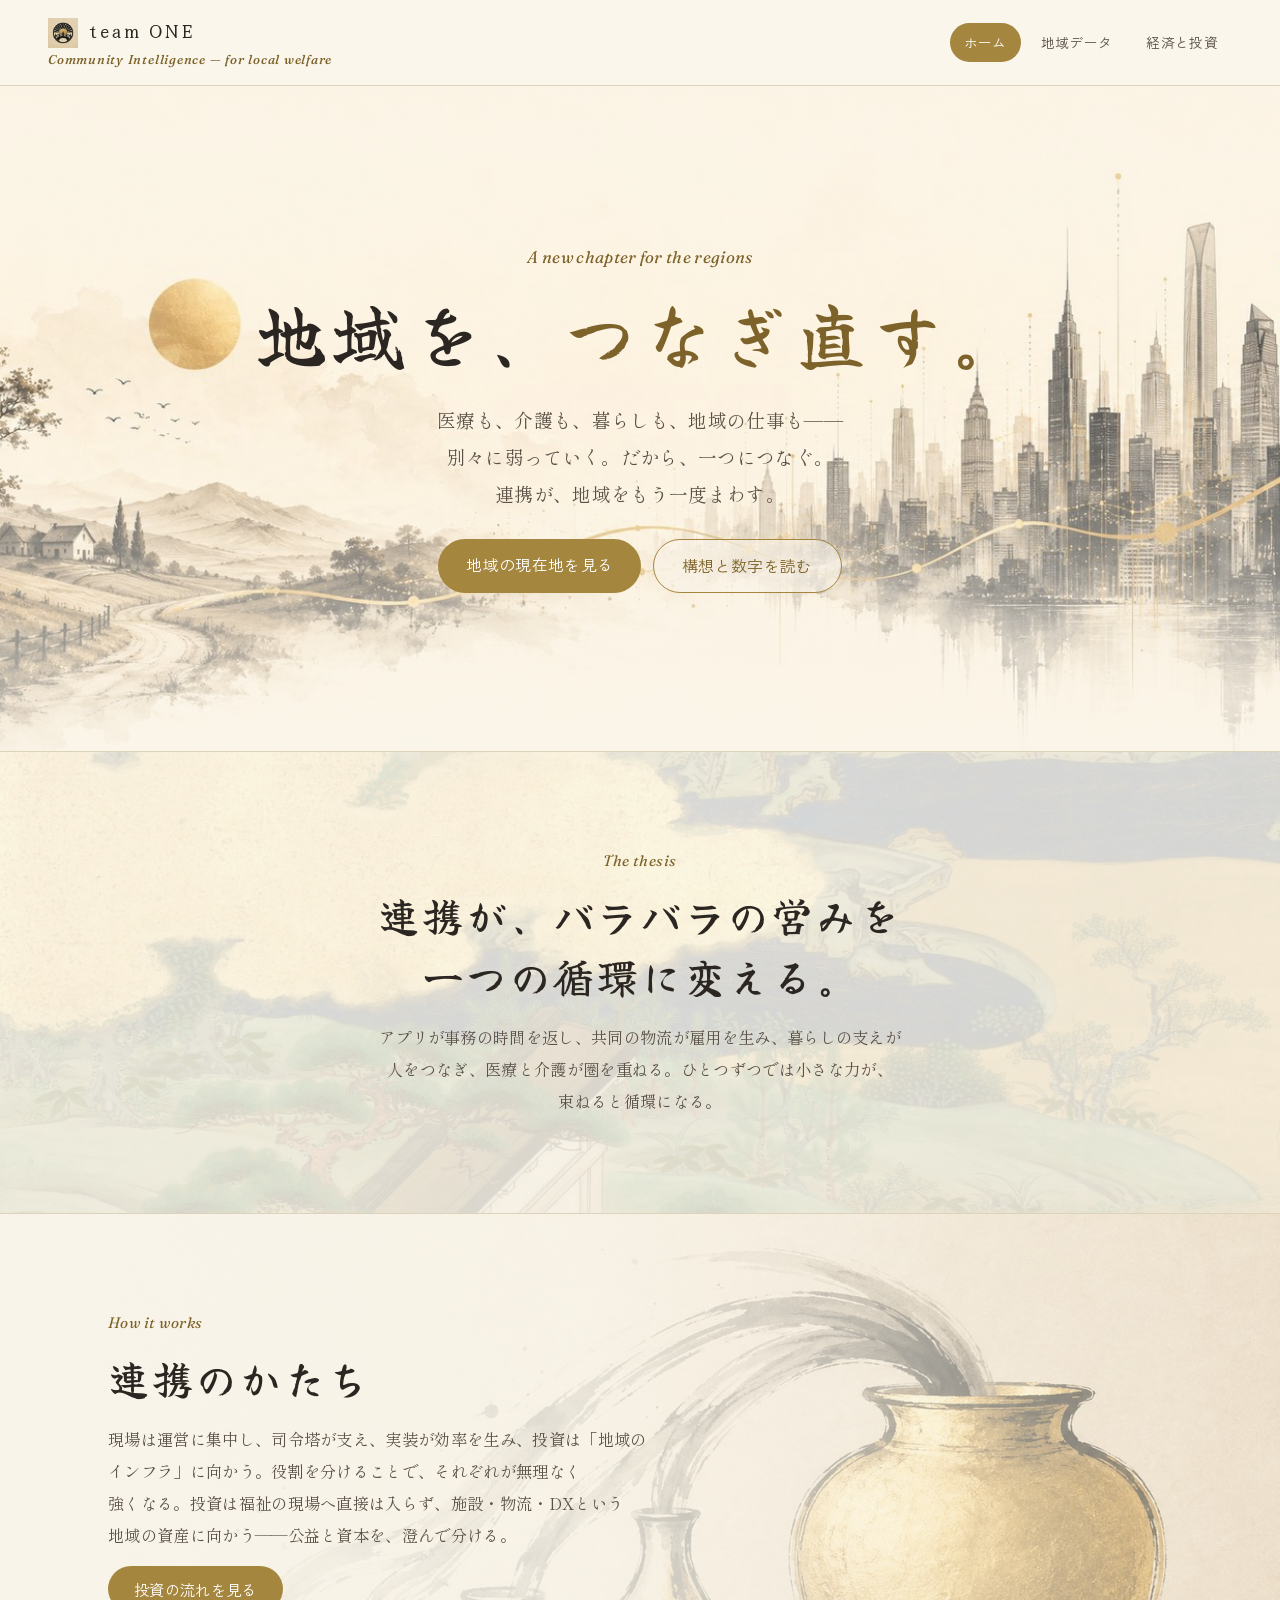
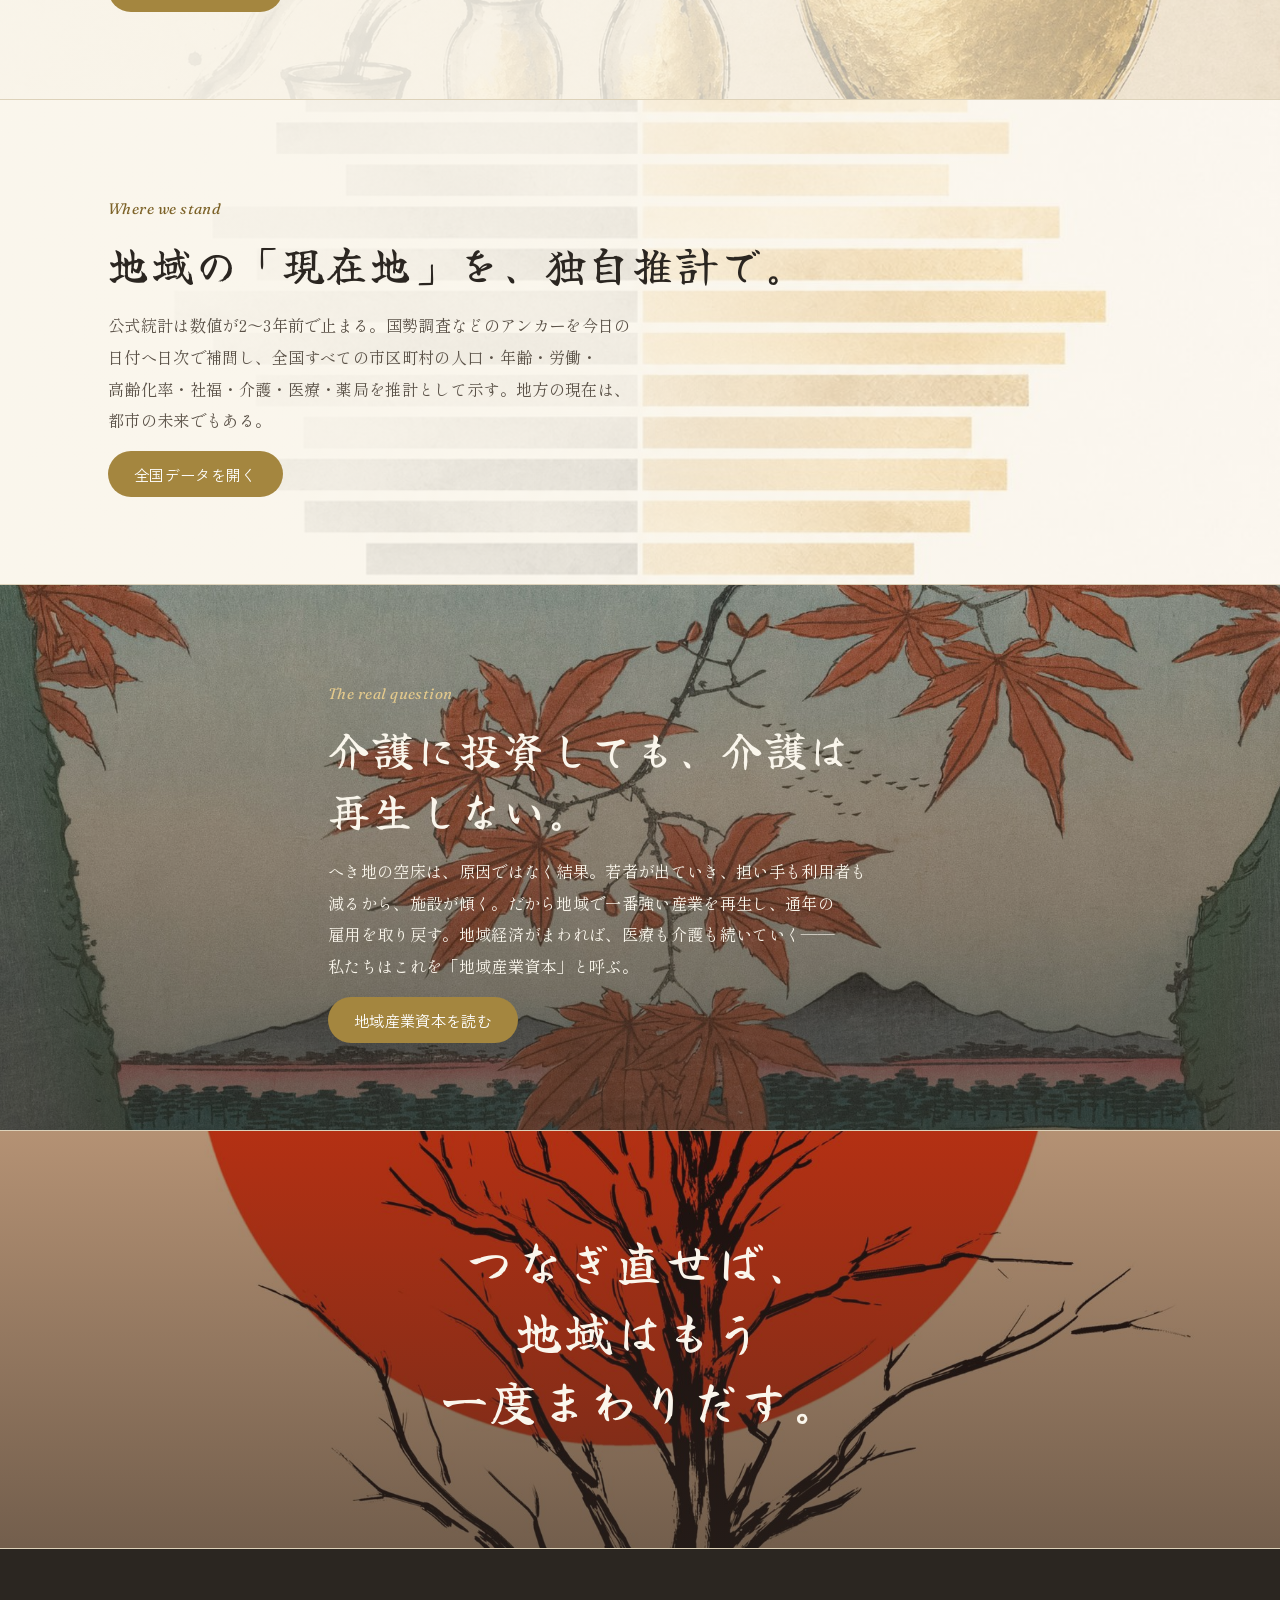
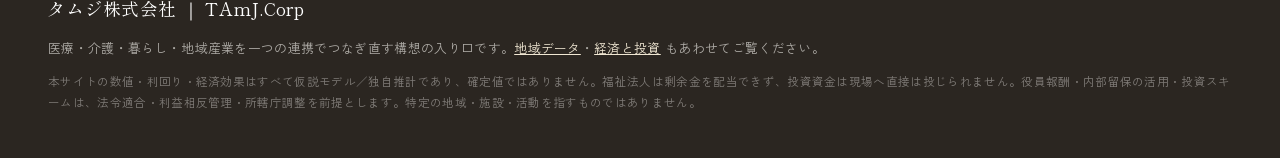
==== index.html @ ca3cf46f "feat/fix(data): カード数字を全カード同一フォントサイズに統一(fitBig)／数値表の将来行は『予測』文字を廃し色で区別／グラフ端点ラベルに白フチ(paint-order)で線と重なっ" ====
<!DOCTYPE html>
<html lang="ja">
<head>
<meta charset="UTF-8">
<meta name="viewport" content="width=device-width, initial-scale=1.0">
<title>team ONE ｜ 地域共生インテリジェンス</title>
<meta name="description" content="医療・介護・暮らし・地域産業を一つの連携でつなぎ直す。地域の新たな歴史が、いま開幕する。">
<link rel="preconnect" href="https://fonts.googleapis.com">
<link rel="preconnect" href="https://fonts.gstatic.com" crossorigin>
<link href="https://fonts.googleapis.com/css2?family=Fraunces:ital,opsz,wght@0,9..144,400;0,9..144,500;1,9..144,400&family=Zen+Kaku+Gothic+New:wght@400;500;700&family=Zen+Old+Mincho:wght@400;600;700&family=Yuji+Syuku&family=Shippori+Mincho:wght@500;600;700&display=swap" rel="stylesheet">
<link rel="stylesheet" href="css/app.css?v=14">
<link rel="stylesheet" href="css/site.css?v=14">
</head>
<body class="locked">

<!-- ===== 開幕 entrance ===== -->
<div class="maku" id="maku">
  <div class="kaimaku">
    <img src="assets/maku/kai.png"  alt="開" class="kchar" id="kaiChar">
    <img src="assets/maku/maku.png" alt="幕" class="kchar" id="makuChar">
  </div>
  <div class="byobu" id="byobu">
    <div class="pl"><img src="assets/maku/fusuma.jpg" alt=""></div>
    <div class="pr"><img src="assets/maku/fusuma.jpg" alt=""></div>
  </div>
  <div class="hint" id="hint">
    <img src="assets/maku/sensu.png" alt="ひらく">
    <span>ひらく</span>
  </div>
</div>

<!-- ===== header ===== -->
<header class="site">
  <div class="bar">
    <a class="brand" href="index.html" style="text-decoration:none;color:inherit"><img src="assets/img/logo.png?v=6" class="lg" alt="">team ONE<span class="en">Community Intelligence — for local welfare</span></a>
    <nav class="topnav">
      <a href="index.html" class="on">ホーム</a>
      <a href="data.html">地域データ</a>
      <a href="impact.html">経済と投資</a>
    </nav>
  </div>
</header>

<!-- ===== hero (full bleed 地方→未来) ===== -->
<section class="wahero">
  <div class="bg" style="background-image:url('assets/img/future.jpg?v=6')"></div>
  <div class="scrim"></div>
  <div class="inner">
    <div class="eyebrow">A new chapter for the regions</div>
    <h1>地域を、<span class="accent">つなぎ直す。</span></h1>
    <p>医療も、介護も、暮らしも、地域の仕事も——別々に弱っていく。だから、一つにつなぐ。連携が、地域をもう一度まわす。</p>
    <div class="cta">
      <a class="primary" href="data.html">地域の現在地を見る</a>
      <a class="ghost" href="impact.html">構想と数字を読む</a>
    </div>
  </div>
</section>

<!-- ===== thesis (松 bg) ===== -->
<section class="imgblk light">
  <div class="bg" style="background-image:url('assets/img/matsu.jpg?v=6')"></div>
  <div class="scrim"></div>
  <div class="inner narrow" style="text-align:center">
    <div class="tag">The thesis</div>
    <h2><span class="np">連携が、バラバラの営みを</span><span class="np">一つの循環に変える。</span></h2>
    <p style="margin:0 auto">アプリが事務の時間を返し、共同の物流が雇用を生み、暮らしの支えが人をつなぎ、医療と介護が圏を重ねる。ひとつずつでは小さな力が、束ねると循環になる。</p>
  </div>
</section>

<!-- ===== 連携のかたち (投資構造 concept bg, side) ===== -->
<section class="imgblk side">
  <div class="bg" style="background-image:url('assets/img/invest.jpg?v=6')"></div>
  <div class="scrim"></div>
  <div class="inner">
    <div class="tag">How it works</div>
    <h2>連携のかたち</h2>
    <p>現場は運営に集中し、司令塔が支え、実装が効率を生み、投資は「地域のインフラ」に向かう。役割を分けることで、それぞれが無理なく強くなる。投資は福祉の現場へ直接は入らず、施設・物流・DXという地域の資産に向かう——公益と資本を、澄んで分ける。</p>
    <div class="cta2"><a href="impact.html">投資の流れを見る</a></div>
  </div>
</section>

<!-- ===== 現在地 (人口構造 concept bg, side) ===== -->
<section class="imgblk side">
  <div class="bg" style="background-image:url('assets/img/population.jpg?v=6')"></div>
  <div class="scrim"></div>
  <div class="inner">
    <div class="tag">Where we stand</div>
    <h2><span class="np">地域の「現在地」を、</span><span class="np">独自推計で。</span></h2>
    <p>公式統計は数値が2〜3年前で止まる。国勢調査などのアンカーを今日の日付へ日次で補間し、全国すべての市区町村の人口・年齢・労働・高齢化率・社福・介護・医療・薬局を推計として示す。地方の現在は、都市の未来でもある。</p>
    <div class="cta2"><a href="data.html">全国データを開く</a></div>
  </div>
</section>

<!-- ===== 問い (紅葉 bg, dark) ===== -->
<section class="imgblk dark">
  <div class="bg" style="background-image:url('assets/img/momiji.jpg?v=6')"></div>
  <div class="scrim"></div>
  <div class="inner narrow">
    <div class="tag">The real question</div>
    <h2>介護に投資しても、介護は再生しない。</h2>
    <p style="color:#faf6ec">へき地の空床は、原因ではなく結果。若者が出ていき、担い手も利用者も減るから、施設が傾く。だから地域で一番強い産業を再生し、通年の雇用を取り戻す。地域経済がまわれば、医療も介護も続いていく——私たちはこれを「地域産業資本」と呼ぶ。</p>
    <div class="cta2"><a href="impact.html">地域産業資本を読む</a></div>
  </div>
</section>

<!-- ===== closing (月 bg, dark) ===== -->
<section class="imgblk dark">
  <div class="bg" style="background-image:url('assets/img/tsuki.jpg?v=6')"></div>
  <div class="scrim"></div>
  <div class="inner narrow" style="text-align:center">
    <h2 style="font-size:clamp(1.8rem,4.6vw,3rem)"><span class="np">つなぎ直せば、</span><span class="np">地域はもう一度まわりだす。</span></h2>
  </div>
</section>

<footer class="site2">
  <div class="brand"><a href="https://tamjump.com/" target="_blank" rel="noopener" style="color:inherit;text-decoration:none">タムジ株式会社 ｜ TAmJ.Corp</a></div>
  <div>医療・介護・暮らし・地域産業を一つの連携でつなぎ直す構想の入り口です。<a href="data.html">地域データ</a>・<a href="impact.html">経済と投資</a> もあわせてご覧ください。</div>
  <div class="src">本サイトの数値・利回り・経済効果はすべて仮説モデル／独自推計であり、確定値ではありません。福祉法人は剰余金を配当できず、投資資金は現場へ直接は投じられません。役員報酬・内部留保の活用・投資スキームは、法令適合・利益相反管理・所轄庁調整を前提とします。特定の地域・施設・活動を指すものではありません。</div>
</footer>

<script>
(function(){
  var maku=document.getElementById('maku');
  if(!maku) return;
  /* 同一セッションで一度見たらスキップ（毎回の再生を防ぐ） */
  if(sessionStorage.getItem('maku_seen')){
    if(maku.parentNode) maku.parentNode.removeChild(maku);
    document.body.classList.remove('locked');
    return;
  }
  var opened=false;
  function open(){
    if(opened)return; opened=true;
    try{ sessionStorage.setItem('maku_seen','1'); }catch(e){}
    maku.classList.add('open');
    setTimeout(function(){document.getElementById('kaiChar').classList.add('writing');},450);
    setTimeout(function(){document.getElementById('makuChar').classList.add('writing');},2100);
    setTimeout(function(){ maku.classList.add('gone'); document.body.classList.remove('locked'); },3600);
    setTimeout(function(){ if(maku.parentNode) maku.parentNode.removeChild(maku); },4800);
  }
  maku.addEventListener('click',open);
  document.addEventListener('keydown',function(e){ if(e.code==='Space'||e.code==='Enter'){open();} });
  setTimeout(open, 4200); /* auto-open if no interaction */
})();
</script>
</body>
</html>
---- css/app.css ----
/* ============================================================
   app.css — TAmJ 地域インテリジェンス
   白背景 / gold #a4863f / Fraunces + Zen Old Mincho + Zen Kaku Gothic
   ============================================================ */
:root{
  --ink:#2b2621;--ink-soft:#5a5147;--ink-faint:#938978;
  --paper:#faf6ec;--paper-warm:#f2ebda;--paper-line:#e7ddc8;
  --gold:#a4863f;--gold-deep:#7d6329;--gold-wash:#f0e7d3;
  --coral:#a8432e;--coral-deep:#8a3620;--coral-wash:#f1e0d7;
  --rule:#ddd2ba;--alert:#a8432e;--pos:#7d6329;--male:#2b2621;--female:#a4863f;
  --pop:#2b2621;--aging:#a8432e;
  --serif-en:'Fraunces',serif;--serif-jp:'Shippori Mincho','Zen Old Mincho',serif;
  --brush:'Yuji Syuku','Shippori Mincho',serif;--sans-jp:'Zen Kaku Gothic New',sans-serif;
}
*{margin:0;padding:0;box-sizing:border-box}
html{scroll-behavior:smooth}
body{background:var(--paper);color:var(--ink);font-family:var(--sans-jp);line-height:1.7;letter-spacing:.02em;-webkit-font-smoothing:antialiased}
::selection{background:var(--gold-wash)}
.num{font-family:var(--serif-en);font-feature-settings:"tnum"}
.mincho{font-family:var(--serif-jp)}
h1,h2,h3{font-family:var(--brush);font-weight:400;letter-spacing:.04em;line-height:1.45}
h1,h2,h3,p,li{word-break:auto-phrase}
.np{display:inline-block}
a{color:inherit}
.wrap{max-width:1200px;margin:0 auto;padding:0 clamp(16px,4vw,48px)}

/* header */
header.site{border-bottom:1px solid var(--rule);background:var(--paper);position:sticky;top:0;z-index:50}
.site .bar{display:flex;align-items:center;gap:16px;padding:14px clamp(16px,4vw,48px)}
.site .brand{font-family:var(--brush);font-weight:400;font-size:1.2rem;letter-spacing:.06em}
.site .brand .en{font-family:var(--serif-en);font-style:italic;font-weight:500;color:var(--gold-deep);font-size:.8rem;display:block;letter-spacing:.06em;margin-top:1px}
.site .brand .lg{height:30px;width:auto;vertical-align:middle;margin-right:10px}
.site .authbox{margin-left:auto;display:flex;align-items:center;gap:12px;font-size:.85rem}
.site .authbox .who{color:var(--ink-soft)}
.site .authbox button,.site .authbox a.btn{font-family:var(--sans-jp);font-size:.8rem;padding:7px 16px;border:1px solid var(--gold);color:var(--gold-deep);background:none;cursor:pointer;border-radius:3px;text-decoration:none;transition:.2s}
.site .authbox a.btn.solid{background:var(--gold);color:#fff;border-color:var(--gold)}
.site .authbox button:hover,.site .authbox a.btn:hover{background:var(--gold-wash)}
.site .authbox a.btn.solid:hover{background:var(--gold-deep)}

/* macro ticker */
.ticker{background:var(--ink);color:var(--paper-warm);overflow:hidden}
.ticker .row{display:flex;gap:0;flex-wrap:wrap}
.ticker .t{flex:1 1 auto;padding:12px 22px;border-right:1px solid rgba(255,255,255,.1);white-space:nowrap}
.ticker .t .k{font-size:.64rem;letter-spacing:.14em;color:var(--gold);text-transform:uppercase;font-family:var(--serif-en)}
.ticker .t .v{font-family:var(--serif-en);font-size:1.15rem;font-weight:500;margin-top:2px}
.ticker .t .v small{font-family:var(--serif-jp);font-size:.72rem;color:rgba(250,248,244,.6);margin-left:3px}
.ticker .upd{padding:12px 22px;font-size:.64rem;color:rgba(250,248,244,.5);align-self:center;font-family:var(--serif-en)}

/* hero/intro */
.intro{padding:clamp(30px,5vw,56px) 0 10px}
.intro .eyebrow{font-family:var(--serif-en);font-style:italic;color:var(--gold-deep);font-size:.9rem;margin-bottom:12px}
.intro h1{font-size:clamp(1.5rem,3.6vw,2.4rem);margin-bottom:14px}
.intro p{color:var(--ink-soft);max-width:64ch;font-size:.98rem}
.intro .est-tag{display:inline-block;margin-top:14px;font-size:.72rem;color:var(--gold-deep);border:1px solid var(--gold);border-radius:20px;padding:4px 14px;letter-spacing:.06em}

/* selector */
.selector{display:grid;grid-template-columns:repeat(auto-fit,minmax(200px,1fr));gap:14px;margin:26px 0 8px;padding:20px;background:var(--paper-warm);border:1px solid var(--rule);border-radius:10px}
.selector .fld label{display:block;font-size:.7rem;letter-spacing:.1em;color:var(--gold-deep);text-transform:uppercase;font-family:var(--serif-en);margin-bottom:6px}
.selector input,.selector select{width:100%;padding:11px 12px;font-family:var(--sans-jp);font-size:.95rem;border:1px solid var(--rule);border-radius:6px;background:var(--paper);color:var(--ink);cursor:pointer}
.selector input:focus,.selector select:focus{outline:none;border-color:var(--gold)}

/* auth gate overlay */
.gate{position:relative}
.gate.locked .dash{filter:blur(6px);opacity:.5;pointer-events:none;user-select:none}
.gate-card{position:absolute;inset:0;display:none;align-items:center;justify-content:center;z-index:20}
.gate.locked .gate-card{display:flex}
.gate-card .inner{background:var(--paper);border:1px solid var(--gold);border-radius:12px;padding:36px 40px;max-width:440px;text-align:center;box-shadow:0 20px 60px rgba(27,26,23,.12)}
.gate-card h3{font-size:1.3rem;margin-bottom:10px}
.gate-card p{color:var(--ink-soft);font-size:.9rem;margin-bottom:22px;line-height:1.9}
.gate-card .acts{display:flex;gap:12px;justify-content:center}
.gate-card a{font-size:.9rem;padding:11px 26px;border-radius:5px;text-decoration:none;transition:.2s}
.gate-card a.primary{background:var(--gold);color:#fff}
.gate-card a.primary:hover{background:var(--gold-deep)}
.gate-card a.ghost{border:1px solid var(--gold);color:var(--gold-deep)}
.gate-card a.ghost:hover{background:var(--gold-wash)}
.gate-card .free{font-family:var(--serif-en);font-style:italic;color:var(--gold-deep);font-size:.82rem;margin-top:16px}

/* dashboard */
.area-head{display:flex;align-items:baseline;gap:14px;margin:28px 0 6px;border-bottom:2px solid var(--ink);padding-bottom:14px;flex-wrap:wrap}
.area-head h2{font-size:clamp(1.4rem,3vw,2rem)}
.area-head .pref{color:var(--ink-faint);font-size:.9rem}
.area-head .asof{margin-left:auto;font-family:var(--serif-en);font-size:.78rem;color:var(--gold-deep)}

.cards{display:grid;grid-template-columns:repeat(auto-fit,minmax(230px,1fr));gap:1px;background:var(--rule);border:1px solid var(--rule);margin:20px 0}
.card{background:var(--paper);padding:22px 20px}
.card .lbl{font-size:.74rem;letter-spacing:.08em;color:var(--gold-deep);text-transform:uppercase;font-family:var(--serif-en);margin-bottom:10px}
.card .big{font-family:var(--serif-en);font-weight:500;font-size:clamp(1.8rem,4vw,2.5rem);color:var(--ink);line-height:1;white-space:nowrap;overflow:hidden}
.card .big small{font-family:var(--serif-jp);font-size:.85rem;color:var(--ink-soft);margin-left:3px}
.card .sub{font-size:.8rem;color:var(--ink-faint);margin-top:8px;line-height:1.6}
.card.wide{grid-column:1/-1}

/* split bar (male/female) */
.splitbar{display:flex;height:26px;border-radius:4px;overflow:hidden;margin:12px 0 6px}
.splitbar .m{background:var(--male)}
.splitbar .f{background:var(--female)}
.splitbar-legend{display:flex;gap:16px;font-size:.76rem;color:var(--ink-soft)}
.splitbar-legend .dot{display:inline-block;width:9px;height:9px;border-radius:2px;margin-right:5px;vertical-align:middle}

/* age 3-band */
.age3{display:flex;height:26px;border-radius:4px;overflow:hidden;margin:12px 0 6px}
.age3 .y{background:var(--gold)}
.age3 .w{background:var(--ink-faint)}
.age3 .e{background:var(--gold-deep)}
.age3-legend{display:flex;gap:14px;font-size:.74rem;color:var(--ink-soft);flex-wrap:wrap}

/* bar list (診療科目) */
.barlist{margin:8px 0}
.barlist .b{display:grid;grid-template-columns:120px 1fr 56px;align-items:center;gap:12px;padding:5px 0}
.barlist .b .nm{font-size:.82rem;color:var(--ink-soft);text-align:right}
.barlist .b .tr{background:var(--paper-warm);height:16px;border-radius:3px;overflow:hidden}
.barlist .b .fl{height:100%;background:var(--gold);border-radius:3px}
.barlist .b .vl{font-family:var(--serif-en);font-size:.82rem;text-align:right}

/* trend chart */
.trend{background:var(--paper-warm);border:1px solid var(--rule);border-radius:10px;padding:24px;margin:20px 0}
.trend h3{font-size:1.05rem;margin-bottom:4px}
.trend .cap{font-size:.76rem;color:var(--ink-faint);margin-bottom:14px}
.trend svg{width:100%;height:auto;display:block}
.trend .lg{display:flex;gap:18px;font-size:.76rem;color:var(--ink-soft);margin-top:10px}
.trend .lg .dot{display:inline-block;width:10px;height:3px;margin-right:6px;vertical-align:middle}

.note{border-left:3px solid var(--gold);background:var(--gold-wash);padding:16px 20px;margin:18px 0;border-radius:0 6px 6px 0;font-size:.88rem;color:var(--ink-soft);line-height:1.85}
.note b{color:var(--ink)}

footer.site{background:var(--ink);color:rgba(250,248,244,.6);padding:40px clamp(16px,4vw,48px);margin-top:40px;font-size:.78rem;line-height:1.8}
footer.site .brand{font-family:var(--serif-jp);color:var(--paper);font-size:1.1rem;margin-bottom:10px}
footer.site .src{font-size:.72rem;color:rgba(250,248,244,.4);margin-top:12px}

@media(max-width:640px){
  .barlist .b{grid-template-columns:92px 1fr 46px;gap:8px}
  .ticker .t{flex:1 1 40%}
  .area-head .asof{margin-left:0;flex-basis:100%}
}

/* shared top nav */
.topnav{margin-left:auto;display:flex;gap:6px;align-items:center;flex-wrap:wrap}
.topnav a{font-family:var(--sans-jp);font-size:.86rem;color:var(--ink-soft);text-decoration:none;padding:8px 14px;border-radius:20px;transition:.2s}
.topnav a:hover{background:var(--gold-wash);color:var(--gold-deep)}
.topnav a.on{background:var(--gold);color:#fff}
.topnav a.on:hover{background:var(--gold-deep);color:#fff}
@media(max-width:640px){.topnav a{padding:6px 10px;font-size:.8rem}}

/* data table */
#dtable{margin-top:20px}
.dtbl{width:100%;border-collapse:collapse;font-size:.9rem}
.dtbl th,.dtbl td{padding:9px 12px;border-bottom:1px solid var(--rule);text-align:right}
.dtbl th:first-child,.dtbl td:first-child{text-align:left}
.dtbl th{font-family:var(--sans-jp);font-weight:700;color:var(--gold-deep);background:var(--gold-wash);font-size:.8rem}
.dtbl td.num{font-family:var(--serif-en)}
.dtbl td.pos{color:var(--gold-deep)}
.dtbl td.neg{color:var(--ink-soft)}
.dtbl tr.now td{background:var(--gold-wash);font-weight:700}

/* history / 沿革 */
.history{margin:26px 0}
.history .htitle{font-family:var(--brush);font-size:1.25rem;margin-bottom:6px}
.history .hnote{font-size:.84rem;color:var(--ink-faint);margin-bottom:16px;line-height:1.7}
.history .hnote b{color:var(--gold-deep)}
.hcard{border:1px solid var(--rule);border-radius:12px;padding:18px 20px;margin-bottom:14px;background:var(--paper)}
.hcard .hh{font-family:var(--brush);font-weight:600;font-size:1rem;margin-bottom:8px;color:var(--ink)}
.hcard p{font-size:.92rem;color:var(--ink-soft);line-height:1.85;margin:0}
.hcard ul{margin:0;padding-left:1.1em}
.hcard li{font-size:.9rem;color:var(--ink-soft);line-height:1.8;margin-bottom:4px}
.hgrid{display:grid;grid-template-columns:1fr 1fr;gap:14px}
.hcard.good{border-left:3px solid var(--gold);border-radius:0 12px 12px 0}
.hcard.good .hh{color:var(--gold-deep)}
.hcard.bad{border-left:3px solid var(--ink-faint);border-radius:0 12px 12px 0}
.hcard.bad .hh{color:var(--ink-soft)}
.hcard.care{border-left:3px solid var(--gold-deep);border-radius:0 12px 12px 0;background:var(--gold-wash)}
@media(max-width:680px){.hgrid{grid-template-columns:1fr}}

/* custom combobox (かな検索セレクタ) */
.selector .fld.cbox{position:relative}
.cbox-list{position:absolute;left:0;right:0;top:100%;z-index:60;margin-top:4px;max-height:320px;overflow:auto;background:var(--paper);border:1px solid var(--gold);border-radius:8px;box-shadow:0 14px 40px rgba(27,26,23,.14);display:none}
.cbox-list.open{display:block}
.cbox-item{padding:9px 12px;font-family:var(--sans-jp);font-size:.9rem;color:var(--ink);cursor:pointer;border-bottom:1px solid var(--paper-line)}
.cbox-item:last-child{border-bottom:none}
.cbox-item:hover{background:var(--gold-wash);color:var(--gold-deep)}
.cbox-item.key{background:var(--gold-wash);font-weight:700;color:var(--gold-deep)}
.selector input:disabled{opacity:.5;cursor:not-allowed;background:var(--paper-warm)}

/* 数値表：背景列＋注記 */
.dtbl-note{font-size:.8rem;color:var(--ink-soft);line-height:1.7;margin-bottom:12px;background:var(--gold-wash);border-left:3px solid var(--gold);padding:10px 14px;border-radius:0 6px 6px 0}
.dtbl-note b{color:var(--gold-deep)}
.dtbl th.rz,.dtbl td.rz{text-align:left}
.dtbl td.rz{font-size:.82rem;color:var(--ink-soft);font-family:var(--sans-jp);line-height:1.55}
@media(max-width:720px){.dtbl{font-size:.8rem}.dtbl td.rz{font-size:.72rem}}

/* 都道府県ランキング */
.ranking{margin:36px 0 10px}
.ranking .rank-head h2{font-family:var(--brush);font-size:1.35rem;margin-bottom:4px}
.ranking .cap{font-size:.8rem;color:var(--ink-faint);line-height:1.7;margin-bottom:14px}
.ranking .cap b{color:var(--gold-deep)}
.rank-wrap{overflow-x:auto;border:1px solid var(--rule);border-radius:10px}
.rtbl{width:100%;border-collapse:collapse;font-size:.84rem;min-width:920px}
.rtbl th,.rtbl td{padding:8px 12px;border-bottom:1px solid var(--rule);text-align:right;white-space:nowrap}
.rtbl th{position:sticky;top:0;background:var(--gold-wash);color:var(--gold-deep);font-family:var(--sans-jp);font-weight:700;font-size:.75rem;line-height:1.3;z-index:1}
.rtbl th.sortable{cursor:pointer;user-select:none}
.rtbl th.sortable:hover,.rtbl th.on{background:var(--gold);color:#fff}
.rtbl th.rk,.rtbl td.rk{text-align:center;color:var(--ink-faint);width:38px}
.rtbl td.pf{text-align:left;font-family:var(--sans-jp);font-weight:600}
.rtbl td.num{font-family:var(--serif-en)}
.rtbl td.pos{color:var(--gold-deep)}
.rtbl td.neg{color:var(--coral)}
.rtbl tbody tr:hover{background:var(--gold-wash)}

/* 数値表：将来（予測）行＝色で区別（バッジ無し） */
.dtbl tr.fut td{color:var(--gold-deep);background:rgba(164,134,63,.06)}
.dtbl tr.fut td:first-child{font-weight:600}
.dtbl tr.fut td.num{color:var(--gold-deep)}
.dtbl tr.fut td.neg{color:#b06a3a}
/* ランキング：全国合計行 */
.rtbl tr.natl td{background:var(--ink);color:var(--paper-warm);font-weight:700;border-bottom:2px solid var(--gold)}
.rtbl tr.natl td.pf{color:#fff}
.rtbl tr.natl td.rk{color:var(--gold)}
---- css/site.css ----
/* ============================================================
   site.css — 企画ポータル共通（app.css の変数を利用）
   ============================================================ */
.pagewrap{max-width:1160px;margin:0 auto;padding:0 clamp(16px,4vw,48px)}
section.blk{padding:clamp(46px,7vw,88px) 0;border-bottom:1px solid var(--paper-line)}
section.blk:last-of-type{border-bottom:none}
.tag{font-family:var(--serif-en);font-style:italic;color:var(--gold-deep);font-size:.95rem;letter-spacing:.03em;margin-bottom:14px}
.blk h2{font-family:var(--brush);font-weight:400 !important;font-size:clamp(1.5rem,3.4vw,2.3rem);line-height:1.45;margin-bottom:18px;font-weight:600}
.blk h3{font-family:var(--brush);font-size:1.2rem;margin:26px 0 10px}
.blk p{color:var(--ink-soft);font-size:1rem;line-height:1.95;max-width:66ch}
.blk p.lead{font-family:var(--serif-jp);color:var(--ink);font-size:clamp(1.05rem,2vw,1.2rem);line-height:1.9;max-width:60ch}
.blk p+p{margin-top:14px}
.blk strong{color:var(--ink);font-weight:700}

/* hero */
.hero{position:relative;overflow:hidden;background:linear-gradient(180deg,var(--paper) 0%,var(--gold-wash) 100%)}
.hero .inner{max-width:1160px;margin:0 auto;padding:clamp(48px,8vw,96px) clamp(16px,4vw,48px);display:grid;grid-template-columns:1.1fr .9fr;gap:clamp(24px,4vw,56px);align-items:center}
.hero .eyebrow{font-family:var(--serif-en);font-style:italic;color:var(--gold-deep);font-size:1.05rem;margin-bottom:16px}
.hero h1{font-family:var(--brush);font-size:clamp(2.1rem,5.4vw,3.6rem);line-height:1.4;font-weight:400;margin-bottom:20px}
.hero h1 .accent{color:var(--gold-deep)}
.hero p{font-family:var(--serif-jp);color:var(--ink-soft);font-size:clamp(1rem,2vw,1.15rem);line-height:1.95;max-width:46ch}
.hero .cta{margin-top:28px;display:flex;gap:12px;flex-wrap:wrap}
.hero .cta a{font-family:var(--sans-jp);font-size:.95rem;padding:13px 26px;border-radius:30px;text-decoration:none;transition:.2s}
.hero .cta a.primary{background:var(--gold);color:#fff}
.hero .cta a.primary:hover{background:var(--gold-deep)}
.hero .cta a.ghost{border:1px solid var(--gold);color:var(--gold-deep)}
.hero .cta a.ghost:hover{background:#fff}
.hero .art{border-radius:16px;overflow:hidden}
.hero .art img{width:100%;height:auto;object-fit:contain;display:block}
@media(max-width:820px){.hero .inner{grid-template-columns:1fr}.hero .art{order:-1;max-height:280px}}

/* figure / image band */
figure.fig{margin:26px 0;border-radius:14px;overflow:hidden;border:1px solid var(--rule);background:var(--paper-warm)}
figure.fig img{width:100%;display:block}
figure.fig figcaption{padding:12px 18px;font-size:.82rem;color:var(--ink-faint);background:var(--paper)}
.split{display:grid;grid-template-columns:1fr 1fr;gap:clamp(20px,4vw,44px);align-items:center}
.split.rev .txt{order:2}
@media(max-width:760px){.split{grid-template-columns:1fr}.split.rev .txt{order:0}}

/* section cards */
.cardgrid{display:grid;grid-template-columns:repeat(auto-fit,minmax(240px,1fr));gap:18px;margin-top:26px}
.scard{display:block;text-decoration:none;color:inherit;border:1px solid var(--rule);border-radius:14px;overflow:hidden;background:var(--paper);transition:.2s}
.scard:hover{transform:translateY(-3px);box-shadow:0 16px 40px rgba(58,53,45,.10);border-color:var(--gold)}
.scard .ph{aspect-ratio:16/10;overflow:hidden;background:var(--gold-wash)}
.scard .ph img{width:100%;height:100%;object-fit:cover;display:block}
.scard .bd{padding:18px 20px}
.scard .bd h4{font-family:var(--brush);font-size:1.1rem;margin-bottom:6px}
.scard .bd p{font-size:.86rem;color:var(--ink-soft);line-height:1.7;max-width:none}
.scard .bd .go{margin-top:10px;font-family:var(--serif-en);font-style:italic;color:var(--gold-deep);font-size:.85rem}

/* roles (連携の4層) */
.roles{display:grid;gap:12px;margin-top:22px}
.role{display:grid;grid-template-columns:56px 1fr;gap:16px;align-items:start;padding:18px 20px;border:1px solid var(--rule);border-radius:12px;background:var(--paper)}
.role .n{width:44px;height:44px;border-radius:50%;display:flex;align-items:center;justify-content:center;background:var(--gold-wash);color:var(--gold-deep);font-family:var(--serif-en);font-size:1.1rem}
.role .h{font-family:var(--brush);font-weight:600;font-size:1.05rem;margin-bottom:3px}
.role .d{font-size:.9rem;color:var(--ink-soft);line-height:1.75}

/* stat row */
.stats{display:grid;grid-template-columns:repeat(auto-fit,minmax(150px,1fr));gap:1px;background:var(--rule);border:1px solid var(--rule);border-radius:12px;overflow:hidden;margin:24px 0}
.stats .s{background:var(--paper);padding:22px 18px;text-align:center}
.stats .s .v{font-family:var(--serif-en);font-size:clamp(1.6rem,4vw,2.2rem);color:var(--gold-deep);line-height:1}
.stats .s .l{font-size:.8rem;color:var(--ink-soft);margin-top:8px;line-height:1.5}

/* calc / rows */
.calc{border:1px solid var(--rule);border-radius:12px;padding:22px 24px;margin:20px 0;background:var(--paper-warm)}
.calc .h{font-family:var(--serif-jp);font-weight:600;margin-bottom:14px;color:var(--gold-deep)}
.calc .r{display:flex;justify-content:space-between;gap:16px;padding:8px 0;border-bottom:1px dashed var(--rule);font-size:.92rem}
.calc .r:last-child{border-bottom:none}
.calc .r .lab{color:var(--ink-soft)}
.calc .r .val{font-family:var(--serif-en);color:var(--ink);white-space:nowrap}
.calc .foot{font-size:.8rem;color:var(--ink-faint);margin-top:12px;line-height:1.7}

/* note */
.note2{border-left:3px solid var(--coral);background:var(--coral-wash);padding:16px 20px;margin:18px 0;border-radius:0 8px 8px 0;font-size:.92rem;color:var(--ink-soft);line-height:1.85}
.note2.calm{border-left-color:var(--gold);background:var(--gold-wash)}
.note2 b{color:var(--ink)}
.note2 .k{display:block;font-family:var(--serif-en);font-style:italic;color:var(--coral-deep);font-size:.82rem;margin-bottom:6px}
.note2.calm .k{color:var(--gold-deep)}

/* table */
table.t{width:100%;border-collapse:collapse;margin:20px 0;font-size:.9rem}
table.t th,table.t td{text-align:left;padding:11px 14px;border-bottom:1px solid var(--rule);vertical-align:top}
table.t th{font-family:var(--serif-jp);font-weight:600;color:var(--gold-deep);background:var(--gold-wash)}
table.t td.pos{color:var(--pos);font-weight:600}

/* quote/closing */
.closing{background:var(--gold-wash);text-align:center}
.closing .q{font-family:var(--brush);font-size:clamp(1.4rem,3.6vw,2.2rem);line-height:1.6;color:var(--ink);margin:0 auto;max-width:22ch}
.closing .q .em{color:var(--gold-deep)}

footer.site2{background:var(--ink);color:rgba(253,251,247,.62);padding:44px clamp(16px,4vw,48px);font-size:.8rem;line-height:1.85}
footer.site2 .brand{font-family:var(--serif-jp);color:#fff;font-size:1.1rem;margin-bottom:10px}
footer.site2 a{color:var(--gold-wash)}
footer.site2 .src{font-size:.72rem;color:rgba(253,251,247,.4);margin-top:12px}

/* 和 hero: centered text + full-width band */
.hero .inner.wa{display:block;max-width:860px;margin:0 auto;text-align:center;padding-bottom:34px}
.hero .inner.wa .cta{justify-content:center}
.hero .inner.wa p{margin-left:auto;margin-right:auto}
.waband{width:100%;line-height:0;border-top:1px solid var(--rule);border-bottom:1px solid var(--rule)}
.waband img{width:100%;height:auto;display:block;max-height:56vh;object-fit:cover;object-position:center 60%}

/* plain figure (no frame) for illustrations/photos */
figure.fig.plain{border:none;background:transparent;margin:22px 0}
figure.fig.plain img{width:100%;display:block;border-radius:12px}

/* investment quick cards */
.scard.flat{cursor:default}
.scard.flat:hover{transform:none;box-shadow:none;border-color:var(--rule)}
.scard.flat .bd{padding:20px 22px}
.scard.flat .idx{font-family:var(--brush);color:var(--gold-deep);font-size:1.3rem;margin-bottom:4px}
.scard.flat .ret{margin-top:10px;font-family:var(--serif-en);color:var(--gold-deep);font-weight:600;font-size:1.05rem;border-top:1px solid var(--rule);padding-top:8px}

/* brush title tuning */
.brand .en,.tag,.eyebrow{font-family:var(--serif-en)}

/* ===== 開幕 entrance ===== */
body.locked{overflow:hidden}
.maku{position:fixed;inset:0;z-index:9999;background:#faf6ec;overflow:hidden}
.maku.gone{opacity:0;pointer-events:none;transition:opacity 1.1s ease}
.maku .kaimaku{position:absolute;top:50%;left:50%;transform:translate(-50%,-50%);z-index:1;display:flex;align-items:center;gap:1vw}
.maku .kchar{max-width:46vw;max-height:58vh;width:auto;height:auto;opacity:0}
.maku .kchar.writing{opacity:1;animation:brushReveal 2.1s cubic-bezier(.4,0,.2,1) forwards}
@keyframes brushReveal{
 0%{-webkit-mask-image:linear-gradient(to bottom,#000 0%,rgba(0,0,0,0) 5%,rgba(0,0,0,0) 100%);mask-image:linear-gradient(to bottom,#000 0%,rgba(0,0,0,0) 5%,rgba(0,0,0,0) 100%)}
 100%{-webkit-mask-image:linear-gradient(to bottom,#000 0%,#000 100%,rgba(0,0,0,0) 100%);mask-image:linear-gradient(to bottom,#000 0%,#000 100%,rgba(0,0,0,0) 100%)}
}
.byobu{position:absolute;inset:0;z-index:10;display:flex}
.byobu .pl,.byobu .pr{width:50vw;height:100vh;overflow:hidden;transition:transform 1.3s cubic-bezier(.25,.46,.45,.94);will-change:transform}
.byobu .pl img{width:200%;height:100%;object-fit:cover;object-position:left;display:block}
.byobu .pr img{width:200%;height:100%;object-fit:cover;object-position:right;margin-left:-100%;display:block}
.maku.open .byobu .pl{transform:translateX(-100%)}
.maku.open .byobu .pr{transform:translateX(100%)}
.maku .hint{position:absolute;bottom:8%;left:50%;transform:translateX(-50%);z-index:20;cursor:pointer;text-align:center;transition:opacity .4s}
.maku .hint img{width:104px;height:auto;animation:floatSensu 2.2s ease-in-out infinite}
.maku .hint span{display:block;margin-top:6px;font-family:var(--brush);color:var(--gold-deep);font-size:1rem;letter-spacing:.3em}
.maku.open .hint{opacity:0;pointer-events:none}
@keyframes floatSensu{0%,100%{transform:translateY(0) rotate(-4deg)}50%{transform:translateY(-10px) rotate(4deg)}}

/* ===== full-bleed hero ===== */
.wahero{position:relative;min-height:74vh;display:flex;align-items:center;justify-content:center;text-align:center;overflow:hidden;border-bottom:1px solid var(--rule)}
.wahero .bg{position:absolute;inset:0;background-size:cover;background-position:center 62%}
.wahero .scrim{position:absolute;inset:0;background:linear-gradient(180deg,rgba(250,246,236,.55) 0%,rgba(250,246,236,.15) 40%,rgba(250,246,236,.75) 100%)}
.wahero .inner{position:relative;z-index:2;padding:60px 24px;max-width:900px}
.wahero .brandmark{height:96px;width:auto;margin:0 auto 22px;display:block}
.wahero .eyebrow{font-family:var(--serif-en);font-style:italic;color:var(--gold-deep);font-size:1.05rem;margin-bottom:14px}
.wahero h1{font-family:var(--brush);font-weight:400;font-size:clamp(2.4rem,7vw,4.6rem);line-height:1.32;color:var(--ink);margin-bottom:20px;text-shadow:0 1px 0 rgba(250,246,236,.6)}
.wahero h1 .accent{color:var(--gold-deep)}
.wahero p{font-family:var(--serif-jp);color:var(--ink-soft);font-size:clamp(1rem,2vw,1.18rem);line-height:1.95;max-width:44ch;margin:0 auto 26px}
.wahero .cta{display:flex;gap:12px;justify-content:center;flex-wrap:wrap}
.wahero .cta a{font-family:var(--sans-jp);font-size:.98rem;padding:13px 28px;border-radius:30px;text-decoration:none;transition:.2s}
.wahero .cta a.primary{background:var(--gold);color:#fff}
.wahero .cta a.primary:hover{background:var(--gold-deep)}
.wahero .cta a.ghost{border:1px solid var(--gold);color:var(--gold-deep);background:rgba(250,246,236,.6)}
.wahero .cta a.ghost:hover{background:#fff}

/* ===== image-background sections ===== */
.imgblk{position:relative;overflow:hidden;border-bottom:1px solid var(--rule)}
.imgblk .bg{position:absolute;inset:0;background-size:cover;background-position:center}
.imgblk .scrim{position:absolute;inset:0}
.imgblk.light .scrim{background:rgba(250,246,236,.82)}
.imgblk.side .scrim{background:linear-gradient(90deg,rgba(250,246,236,.95) 0%,rgba(250,246,236,.86) 46%,rgba(250,246,236,.35) 100%)}
.imgblk .inner{position:relative;z-index:2;max-width:1160px;margin:0 auto;padding:clamp(52px,8vw,96px) clamp(16px,4vw,48px)}
.imgblk .inner.narrow{max-width:720px}
.imgblk h2{font-family:var(--brush);font-weight:400;font-size:clamp(1.7rem,3.8vw,2.6rem);line-height:1.45;margin-bottom:16px;color:var(--ink)}
.imgblk p{font-family:var(--serif-jp);color:var(--ink-soft);font-size:1.02rem;line-height:1.95;max-width:60ch}
.imgblk .tag{font-family:var(--serif-en);font-style:italic;color:var(--gold-deep);font-size:.95rem;margin-bottom:12px}
.imgblk .cta2{margin-top:24px}
.imgblk .cta2 a{font-family:var(--sans-jp);font-size:.95rem;padding:12px 26px;border-radius:30px;text-decoration:none;background:var(--gold);color:#fff}
.imgblk .cta2 a:hover{background:var(--gold-deep)}
/* dark scrim variant for photos, white text */
.imgblk.dark .scrim{background:linear-gradient(180deg,rgba(43,38,33,.35),rgba(43,38,33,.66))}
.imgblk.dark h2,.imgblk.dark p{color:#faf6ec}
.imgblk.dark .tag{color:#e3c98c}

/* header logo */
.site .brand .lg{height:30px;width:auto;vertical-align:middle;margin-right:10px}

/* Japanese phrase-aware line breaks（変な改行の抑制） */
.site h1,.site h2,.site h3,.wahero h1,.wahero h2,.imgblk h2,.closing h2,.thesis h2,section p{word-break:auto-phrase}
.np{display:inline-block}
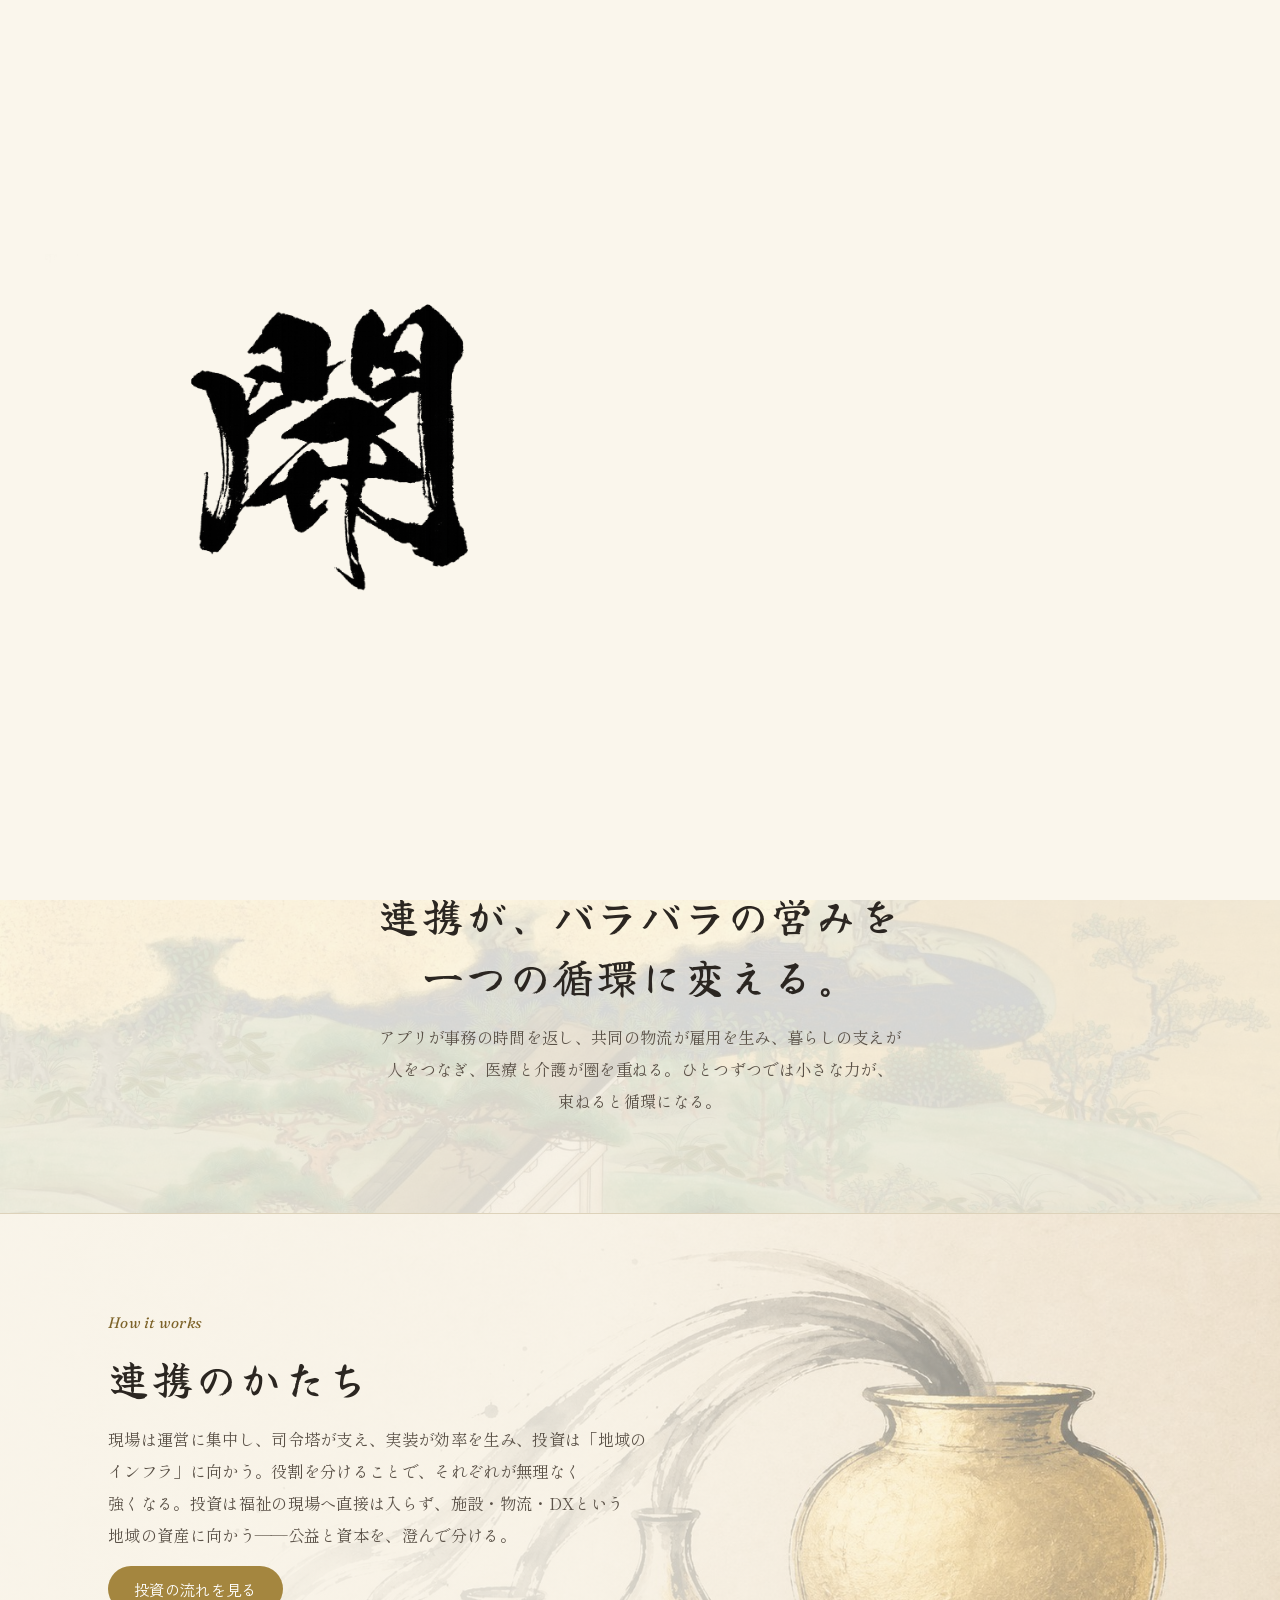
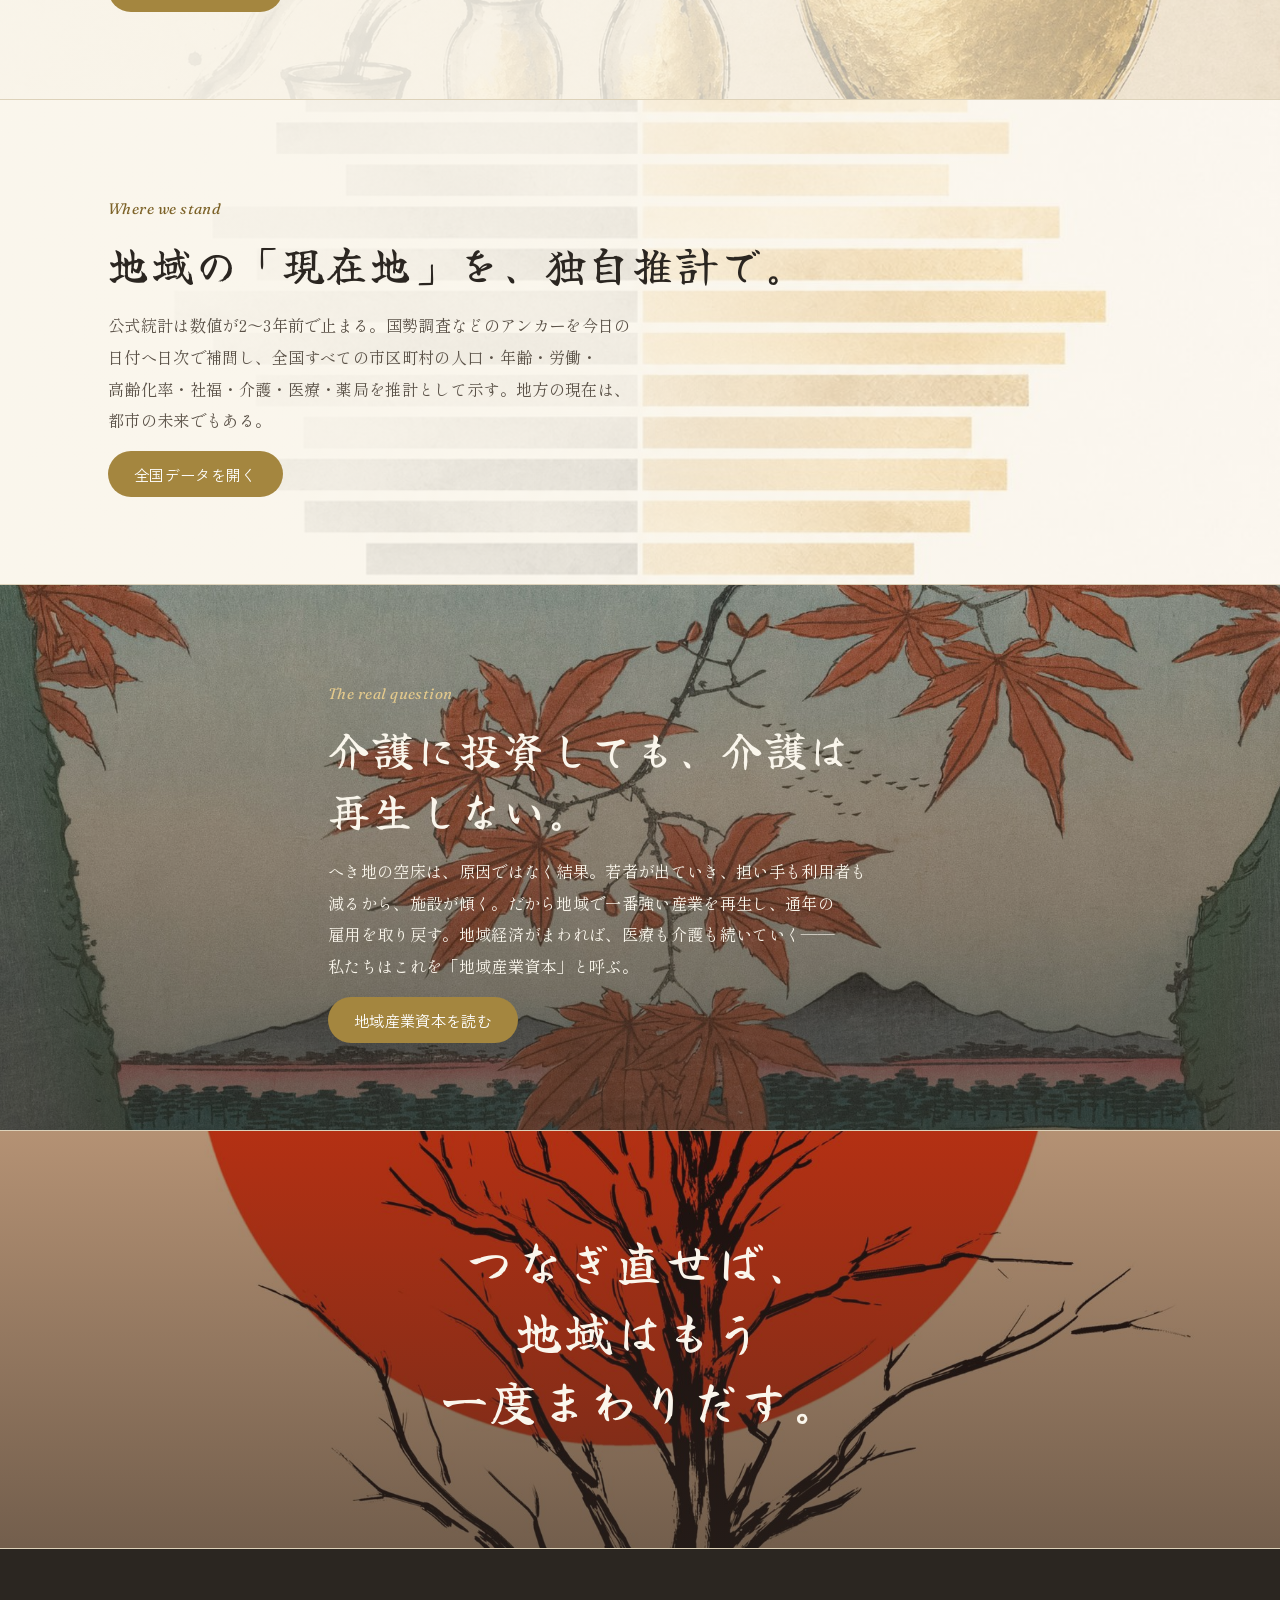
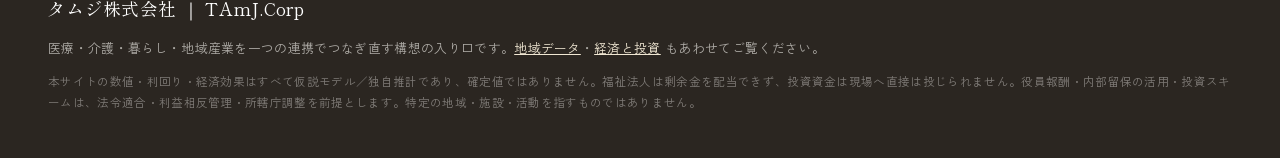
==== commit 1ec2c281: "fix(data): 数値表ヘッダーをnowrapにして『高齢化率』の折返しを解消／都道府県ランキングを小画面でも横スクロールで全項目見られるように(max-width・-webkit-overflo" ====
--- a/index.html
+++ b/index.html
@@ -8,8 +8,8 @@
 <link rel="preconnect" href="https://fonts.googleapis.com">
 <link rel="preconnect" href="https://fonts.gstatic.com" crossorigin>
 <link href="https://fonts.googleapis.com/css2?family=Fraunces:ital,opsz,wght@0,9..144,400;0,9..144,500;1,9..144,400&family=Zen+Kaku+Gothic+New:wght@400;500;700&family=Zen+Old+Mincho:wght@400;600;700&family=Yuji+Syuku&family=Shippori+Mincho:wght@500;600;700&display=swap" rel="stylesheet">
-<link rel="stylesheet" href="css/app.css?v=14">
-<link rel="stylesheet" href="css/site.css?v=14">
+<link rel="stylesheet" href="css/app.css?v=15">
+<link rel="stylesheet" href="css/site.css?v=15">
 </head>
 <body class="locked">
 
--- a/css/app.css
+++ b/css/app.css
@@ -144,6 +144,7 @@
 #dtable{margin-top:20px}
 .dtbl{width:100%;border-collapse:collapse;font-size:.9rem}
 .dtbl th,.dtbl td{padding:9px 12px;border-bottom:1px solid var(--rule);text-align:right}
+.dtbl th{white-space:nowrap}
 .dtbl th:first-child,.dtbl td:first-child{text-align:left}
 .dtbl th{font-family:var(--sans-jp);font-weight:700;color:var(--gold-deep);background:var(--gold-wash);font-size:.8rem}
 .dtbl td.num{font-family:var(--serif-en)}
@@ -191,8 +192,9 @@
 .ranking .rank-head h2{font-family:var(--brush);font-size:1.35rem;margin-bottom:4px}
 .ranking .cap{font-size:.8rem;color:var(--ink-faint);line-height:1.7;margin-bottom:14px}
 .ranking .cap b{color:var(--gold-deep)}
-.rank-wrap{overflow-x:auto;border:1px solid var(--rule);border-radius:10px}
-.rtbl{width:100%;border-collapse:collapse;font-size:.84rem;min-width:920px}
+.rank-wrap{overflow-x:auto;-webkit-overflow-scrolling:touch;border:1px solid var(--rule);border-radius:10px;max-width:100%}
+.rtbl{width:100%;border-collapse:collapse;font-size:.84rem;min-width:900px}
+@media(max-width:760px){.rtbl{min-width:760px;font-size:.76rem}.rtbl th,.rtbl td{padding:6px 8px}}
 .rtbl th,.rtbl td{padding:8px 12px;border-bottom:1px solid var(--rule);text-align:right;white-space:nowrap}
 .rtbl th{position:sticky;top:0;background:var(--gold-wash);color:var(--gold-deep);font-family:var(--sans-jp);font-weight:700;font-size:.75rem;line-height:1.3;z-index:1}
 .rtbl th.sortable{cursor:pointer;user-select:none}
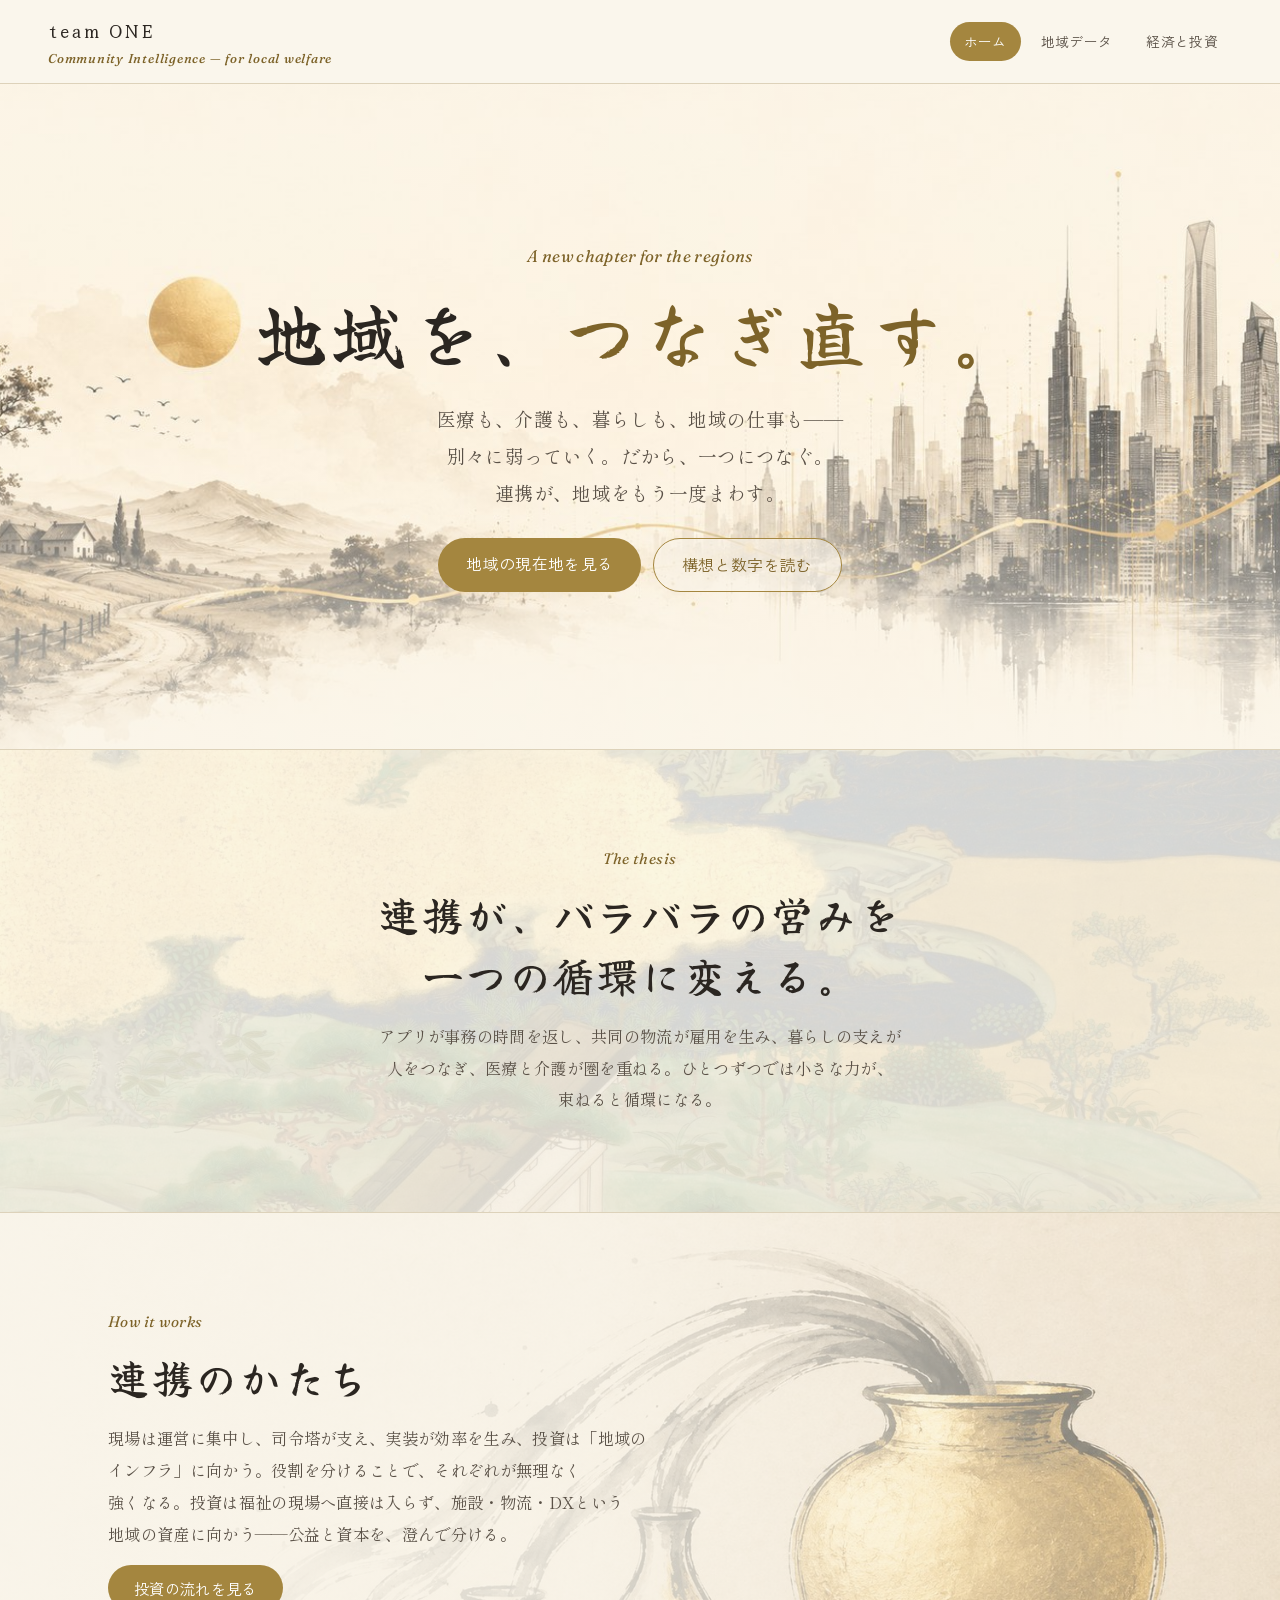
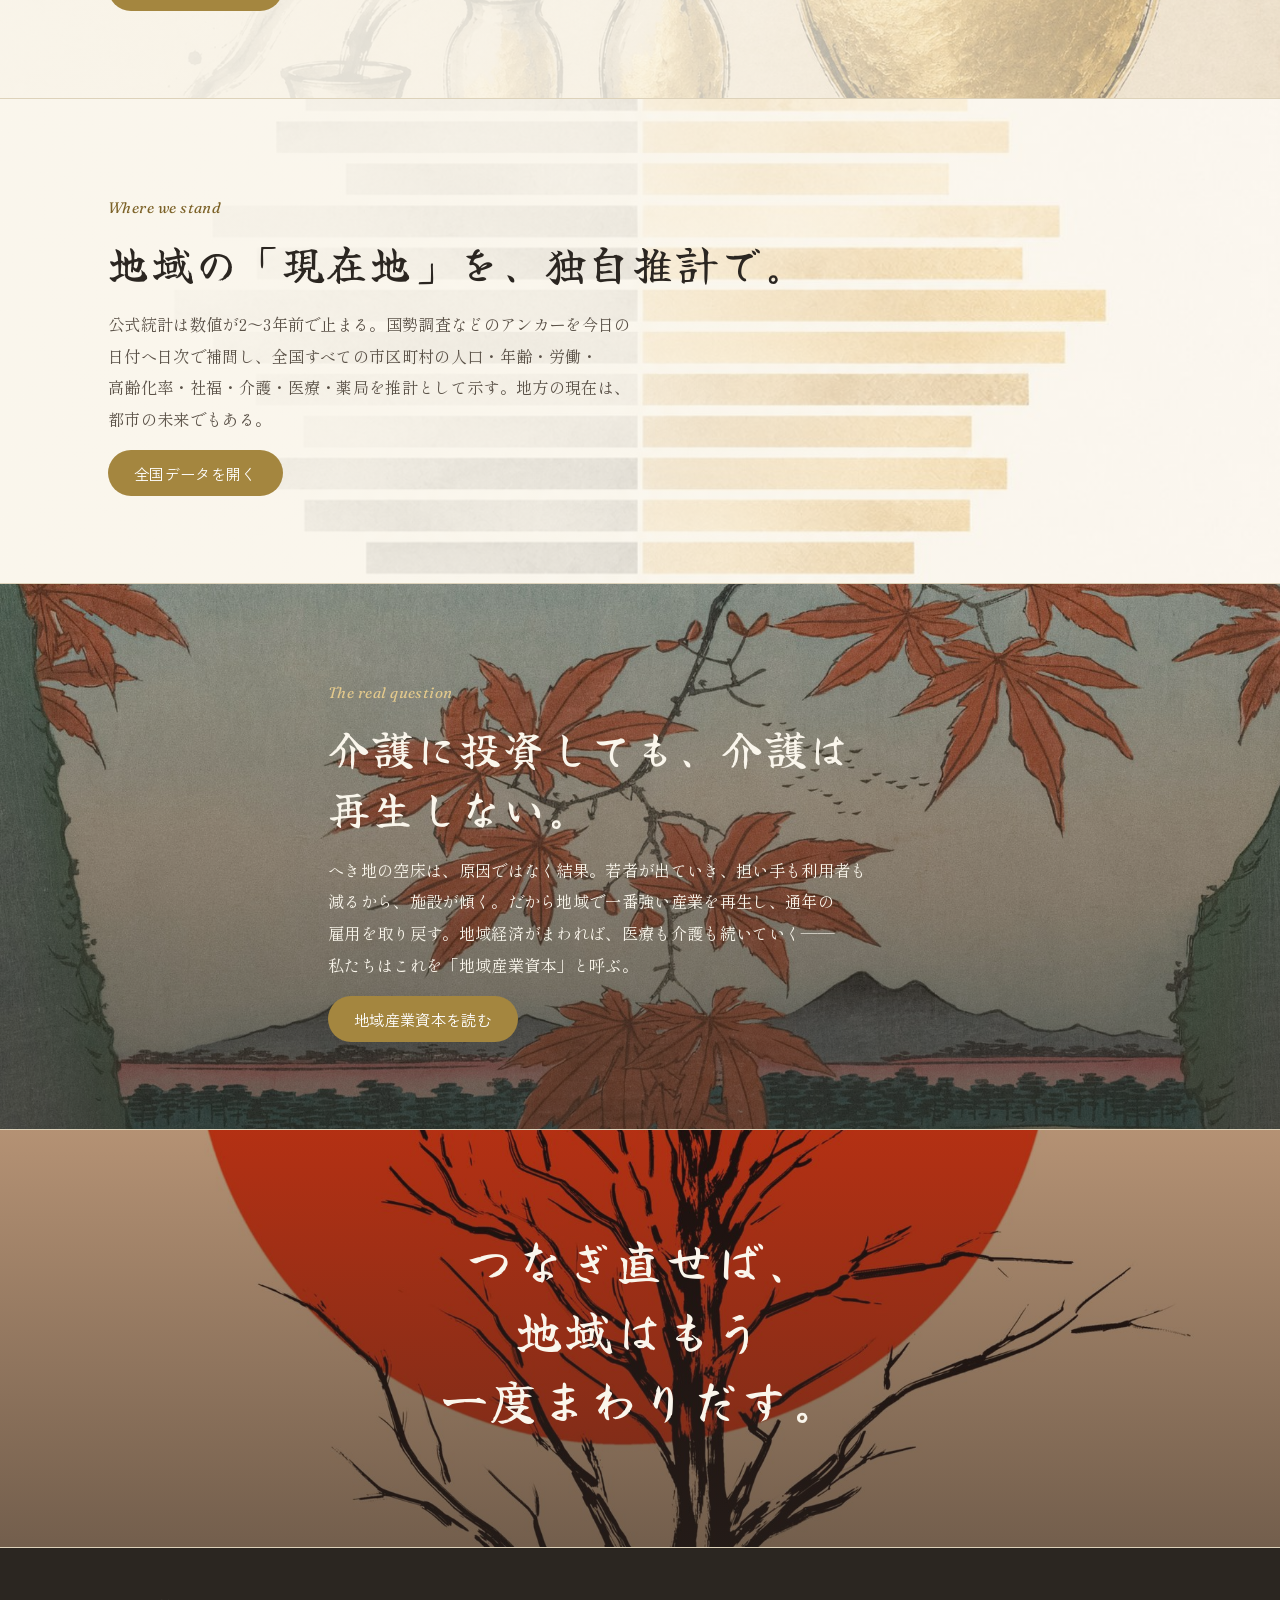
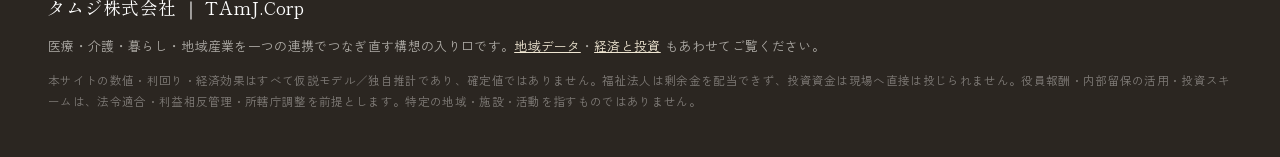
==== commit 259433e6: "style(header): ヘッダーの家紋ロゴ(img.lg)を全3ページから削除しbrandをテキストのみに" ====
--- a/index.html
+++ b/index.html
@@ -8,8 +8,8 @@
 <link rel="preconnect" href="https://fonts.googleapis.com">
 <link rel="preconnect" href="https://fonts.gstatic.com" crossorigin>
 <link href="https://fonts.googleapis.com/css2?family=Fraunces:ital,opsz,wght@0,9..144,400;0,9..144,500;1,9..144,400&family=Zen+Kaku+Gothic+New:wght@400;500;700&family=Zen+Old+Mincho:wght@400;600;700&family=Yuji+Syuku&family=Shippori+Mincho:wght@500;600;700&display=swap" rel="stylesheet">
-<link rel="stylesheet" href="css/app.css?v=15">
-<link rel="stylesheet" href="css/site.css?v=15">
+<link rel="stylesheet" href="css/app.css?v=16">
+<link rel="stylesheet" href="css/site.css?v=16">
 </head>
 <body class="locked">
 
@@ -32,7 +32,7 @@
 <!-- ===== header ===== -->
 <header class="site">
   <div class="bar">
-    <a class="brand" href="index.html" style="text-decoration:none;color:inherit"><img src="assets/img/logo.png?v=6" class="lg" alt="">team ONE<span class="en">Community Intelligence — for local welfare</span></a>
+    <a class="brand" href="index.html" style="text-decoration:none;color:inherit">team ONE<span class="en">Community Intelligence — for local welfare</span></a>
     <nav class="topnav">
       <a href="index.html" class="on">ホーム</a>
       <a href="data.html">地域データ</a>
--- a/css/app.css
+++ b/css/app.css
@@ -215,3 +215,66 @@
 .rtbl tr.natl td{background:var(--ink);color:var(--paper-warm);font-weight:700;border-bottom:2px solid var(--gold)}
 .rtbl tr.natl td.pf{color:#fff}
 .rtbl tr.natl td.rk{color:var(--gold)}
+
+/* 指標の見方ノート */
+.note2small{font-size:.82rem;color:var(--ink-soft);line-height:1.85;background:var(--gold-wash);border-left:3px solid var(--gold);padding:12px 16px;border-radius:0 6px 6px 0;margin:0 0 20px}
+.note2small b{color:var(--gold-deep)}
+
+/* ============================================================
+   投資家スクリーニング（スコアパネル・4軸・ゲージ・タブ）
+   ============================================================ */
+/* 投資機会スコア パネル */
+.scorepanel{display:grid;grid-template-columns:minmax(210px,260px) 1fr;gap:0;border:1px solid var(--ink);border-radius:14px;overflow:hidden;margin:22px 0 8px;background:var(--paper)}
+.sc-total{background:var(--ink);color:var(--paper-warm);padding:26px 24px;display:flex;flex-direction:column;justify-content:center}
+.sc-tlbl{font-family:var(--serif-en);font-size:.78rem;letter-spacing:.1em;color:var(--gold);text-transform:uppercase}
+.sc-tlbl span{display:block;font-style:italic;font-size:.66rem;color:rgba(250,248,244,.55);letter-spacing:.04em;margin-top:2px}
+.sc-big{font-family:var(--serif-en);font-weight:500;font-size:clamp(3.4rem,9vw,5rem);line-height:.95;color:#fff;margin:6px 0 2px}
+.sc-tier{font-family:var(--serif-jp);font-weight:600;font-size:1rem;line-height:1.4;margin-top:4px}
+.sc-formula{font-size:.7rem;color:rgba(250,248,244,.5);margin-top:12px;line-height:1.6}
+.sc-bars{padding:22px 24px;display:flex;flex-direction:column;gap:11px}
+.sc-bar{display:grid;grid-template-columns:120px 1fr 34px;align-items:center;gap:12px}
+.sc-k{font-size:.82rem;color:var(--ink)}
+.sc-k b{font-family:var(--serif-jp);font-weight:600}
+.sc-k span{font-family:var(--serif-en);color:var(--ink-faint);margin-left:5px;font-size:.78rem}
+.sc-tr{background:var(--paper-warm);height:14px;border-radius:7px;overflow:hidden;border:1px solid var(--paper-line)}
+.sc-fl{height:100%;border-radius:7px;transition:width .6s cubic-bezier(.2,.7,.2,1)}
+.sc-v{font-family:var(--serif-en);font-size:.95rem;font-weight:500;text-align:right;color:var(--ink)}
+.sc-note{grid-column:1/-1;font-size:.7rem;color:var(--ink-faint);margin:-4px 0 2px;line-height:1.4}
+.sc-read{grid-column:1/-1;margin-top:8px;padding-top:12px;border-top:1px solid var(--rule);font-family:var(--serif-jp);font-size:.9rem;color:var(--ink-soft);line-height:1.85}
+.sc-disc{display:block;font-family:var(--sans-jp);font-size:.72rem;color:var(--ink-faint);margin-top:8px;line-height:1.7}
+@media(max-width:680px){.scorepanel{grid-template-columns:1fr}.sc-total{padding:22px 20px}.sc-bar{grid-template-columns:96px 1fr 30px;gap:9px}.sc-k{font-size:.76rem}}
+
+/* 4軸セクション */
+.axis{margin:30px 0 4px}
+.axis-head{border-bottom:1px solid var(--rule);padding-bottom:10px;margin-bottom:4px;position:relative}
+.axis-head h3{font-family:var(--brush);font-size:1.2rem;display:inline;line-height:1.5}
+.axis-tag{display:inline-flex;align-items:center;justify-content:center;width:24px;height:24px;border-radius:50%;background:var(--gold);color:#fff;font-family:var(--serif-en);font-size:.82rem;font-weight:600;margin-right:10px;vertical-align:2px}
+.axis-cap{font-size:.82rem;color:var(--ink-faint);line-height:1.7;margin-top:8px}
+.axis-cap b{color:var(--gold-deep)}
+.axis.bg{margin-top:36px;padding-top:8px}
+.axis.bg .axis-head h3{font-size:1.1rem;color:var(--ink-soft)}
+
+/* カード内 スコアゲージ */
+.gg{display:flex;align-items:center;gap:10px;margin:12px 0 4px}
+.gg-tr{flex:1;background:var(--paper-warm);height:14px;border-radius:7px;overflow:hidden;border:1px solid var(--paper-line)}
+.gg-fl{height:100%;border-radius:7px}
+.gg-vl{font-family:var(--serif-en);font-size:.9rem;color:var(--ink);min-width:26px;text-align:right}
+/* 基幹産業テキスト（数字の代わり） */
+.card .bigtxt{font-family:var(--brush);font-size:clamp(1.15rem,3vw,1.5rem);color:var(--ink);line-height:1.35;margin:2px 0}
+
+/* データ待ちバッジ */
+.wait{display:inline-block;font-family:var(--sans-jp);font-size:.68rem;font-weight:700;letter-spacing:.04em;color:var(--coral-deep);background:var(--coral-wash);border:1px solid var(--coral);border-radius:20px;padding:1px 9px;vertical-align:1px}
+
+/* ランキング：タブ・絞り込み・スコアセル */
+.rank-tabs{display:flex;gap:8px;margin:8px 0 14px}
+.rtab{font-family:var(--sans-jp);font-size:.86rem;padding:9px 18px;border:1px solid var(--rule);background:var(--paper);color:var(--ink-soft);border-radius:22px;cursor:pointer;transition:.2s}
+.rtab:hover{background:var(--gold-wash);color:var(--gold-deep)}
+.rtab.on{background:var(--ink);color:var(--paper-warm);border-color:var(--ink)}
+.rank-ctl{display:flex;flex-wrap:wrap;align-items:center;gap:16px;margin-bottom:12px}
+.rank-ctl label{font-size:.78rem;color:var(--gold-deep);font-family:var(--serif-en);letter-spacing:.04em;display:flex;flex-direction:column;gap:5px}
+.rank-ctl select{font-family:var(--sans-jp);font-size:.9rem;padding:8px 12px;border:1px solid var(--rule);border-radius:6px;background:var(--paper);color:var(--ink);cursor:pointer}
+.rank-ctl select:focus{outline:none;border-color:var(--gold)}
+.rank-count{font-family:var(--serif-jp);font-size:.82rem;color:var(--ink-soft);align-self:flex-end;padding-bottom:8px}
+.rtbl b.scv{font-family:var(--serif-en);font-weight:600;font-size:.98rem;color:var(--coral-deep)}
+.rtbl th{vertical-align:bottom}
+@media(max-width:640px){.rank-ctl{gap:12px}.rank-count{flex-basis:100%;align-self:flex-start;padding-bottom:0}}
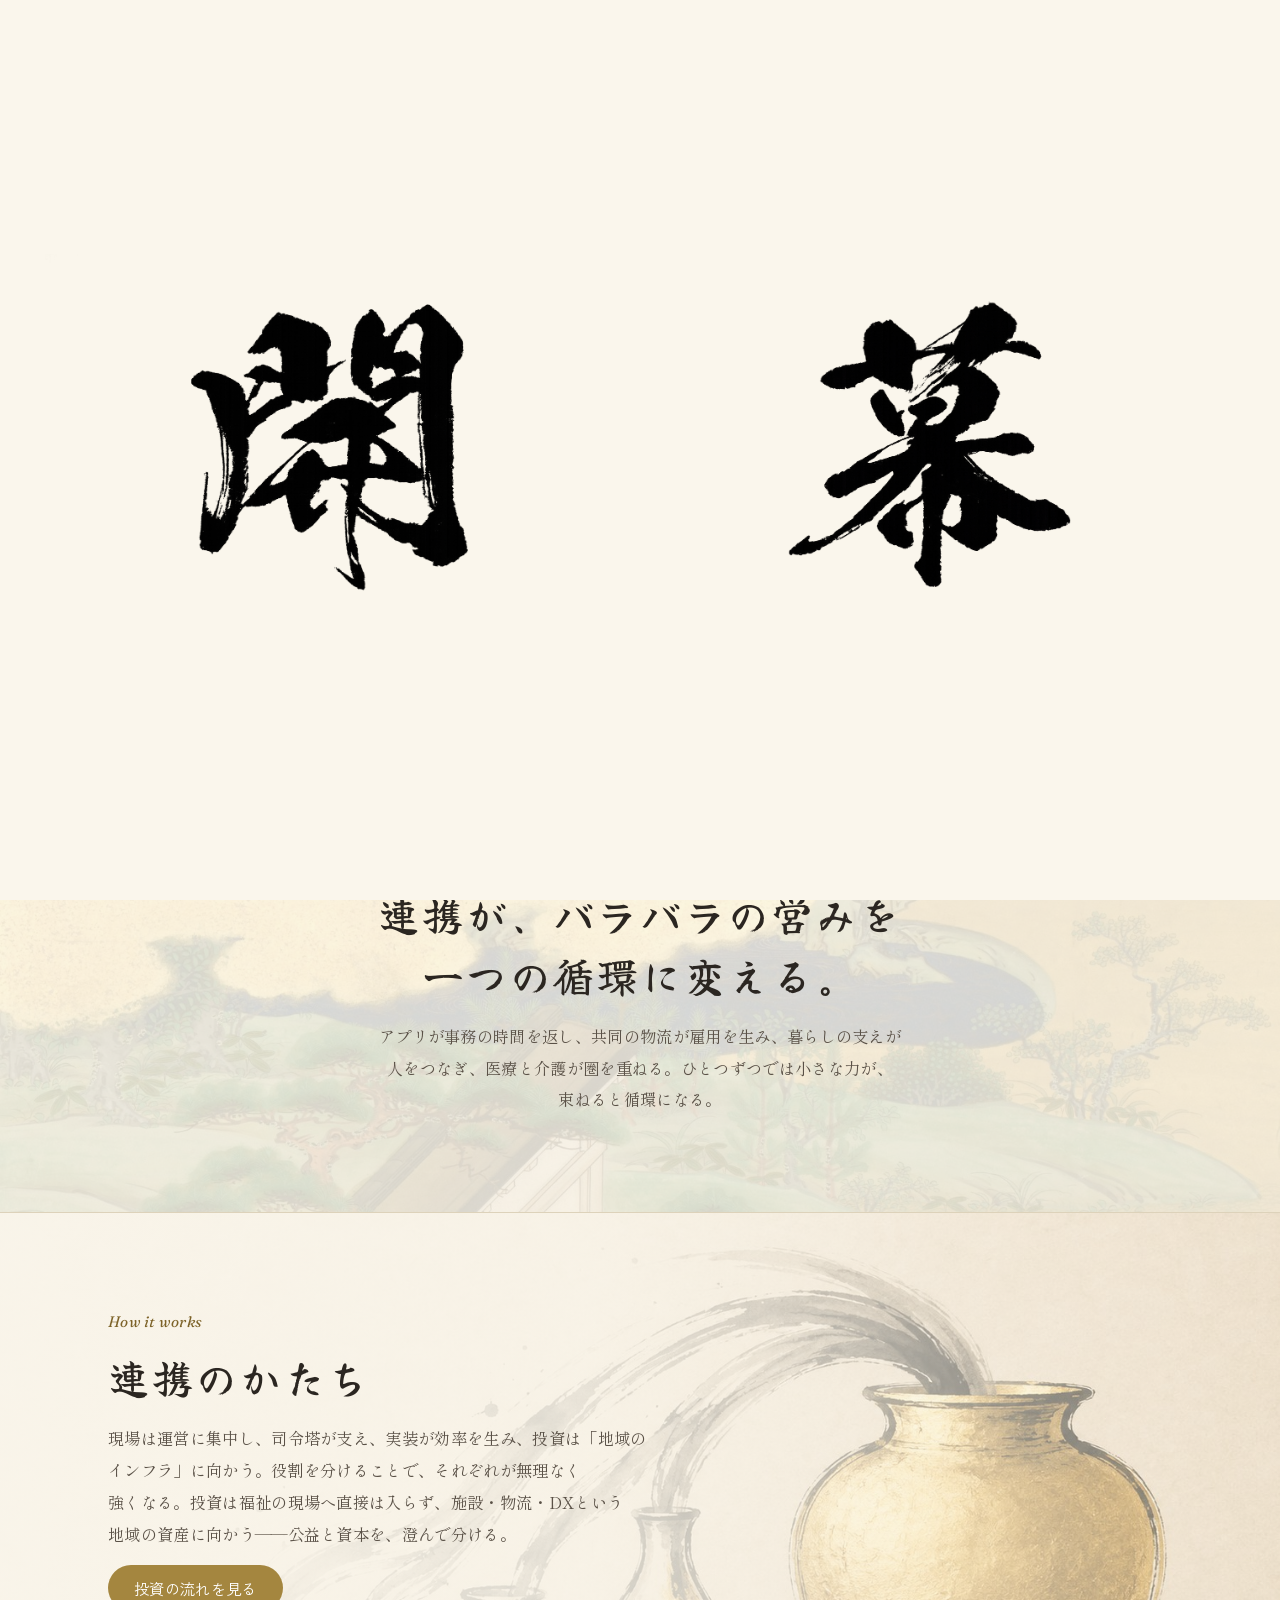
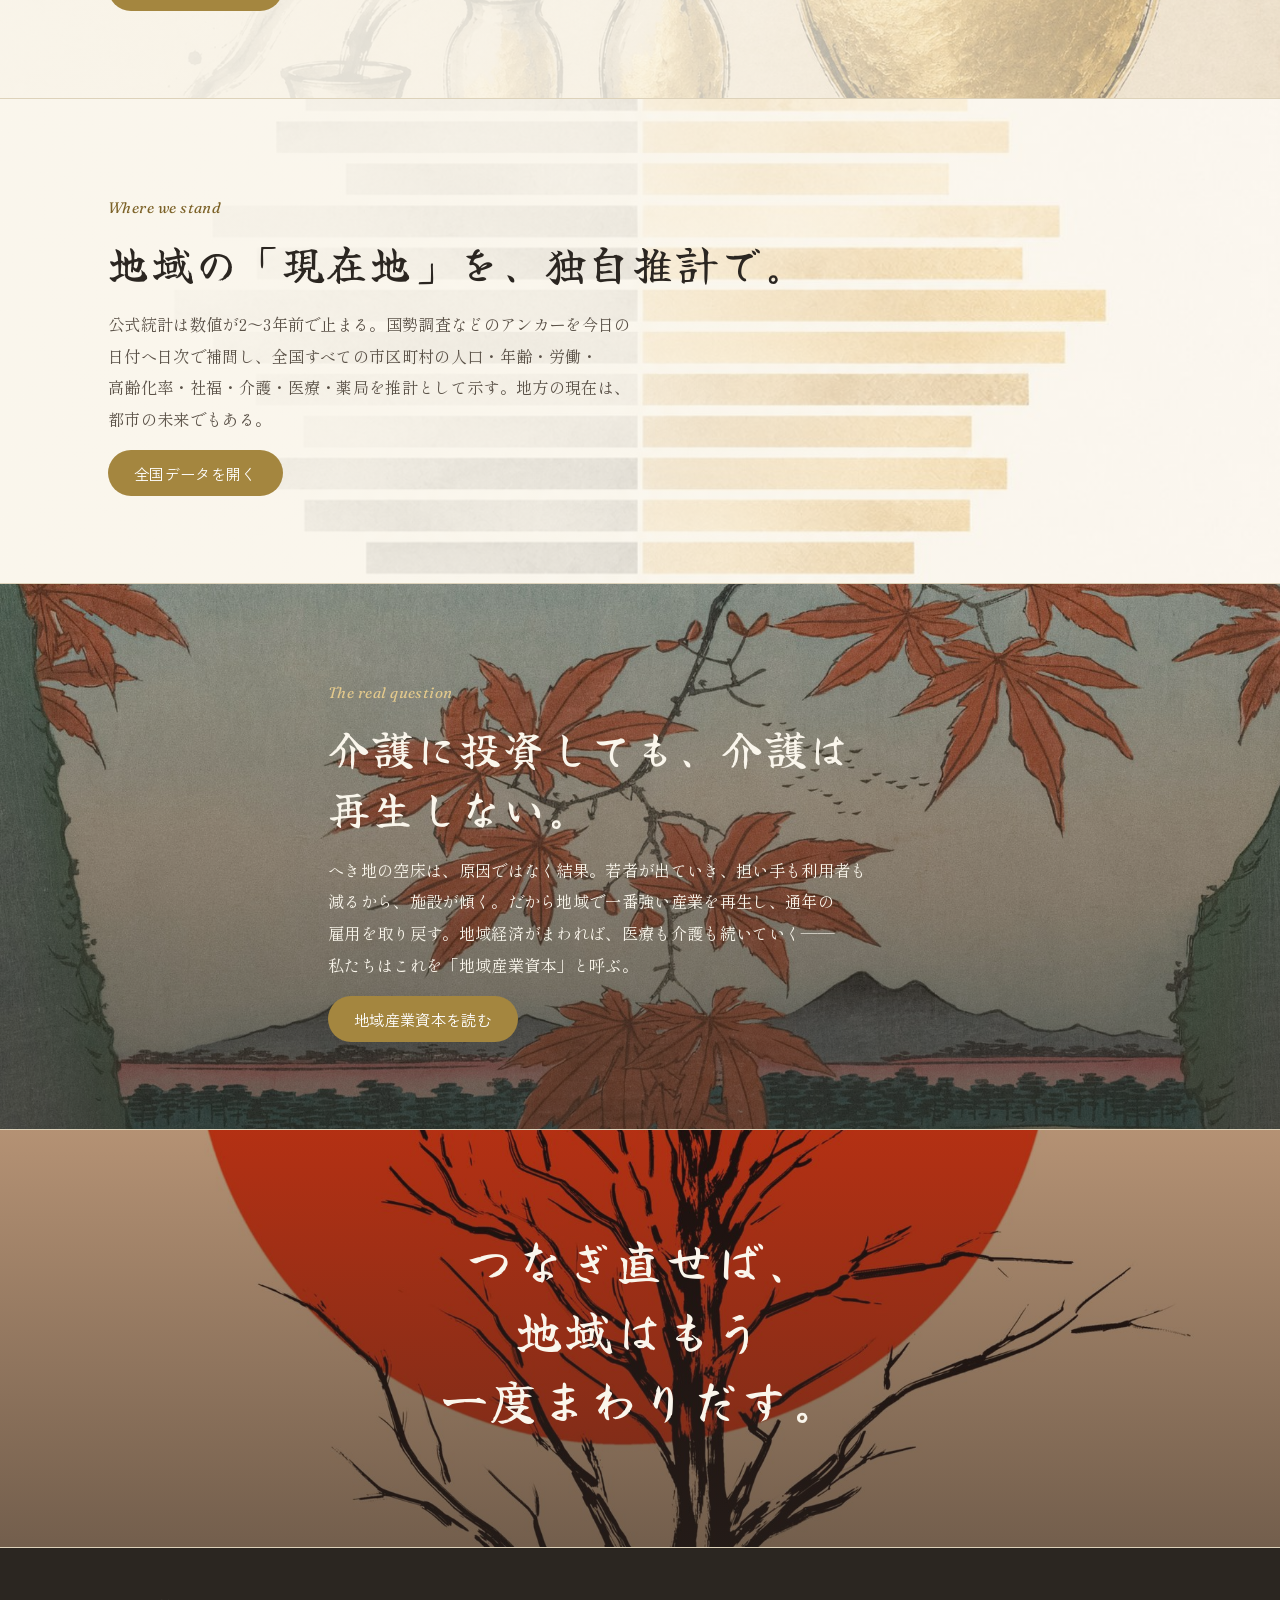
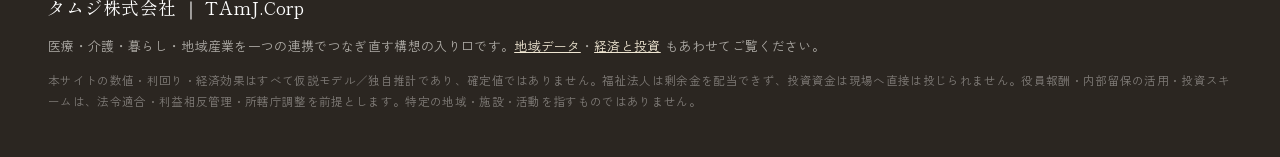
==== commit f391256c: "feat(vision): 連結構想ページ(vision.html)を追加―介護/医療の需給ミスマッチ(過疎=低稼働・撤退／都市=待機・供給不足)を公的統計で検証し、連携推進法人による補正モデルと未来" ====
--- a/index.html
+++ b/index.html
@@ -36,6 +36,7 @@
     <nav class="topnav">
       <a href="index.html" class="on">ホーム</a>
       <a href="data.html">地域データ</a>
+      <a href="vision.html">連結構想</a>
       <a href="impact.html">経済と投資</a>
     </nav>
   </div>
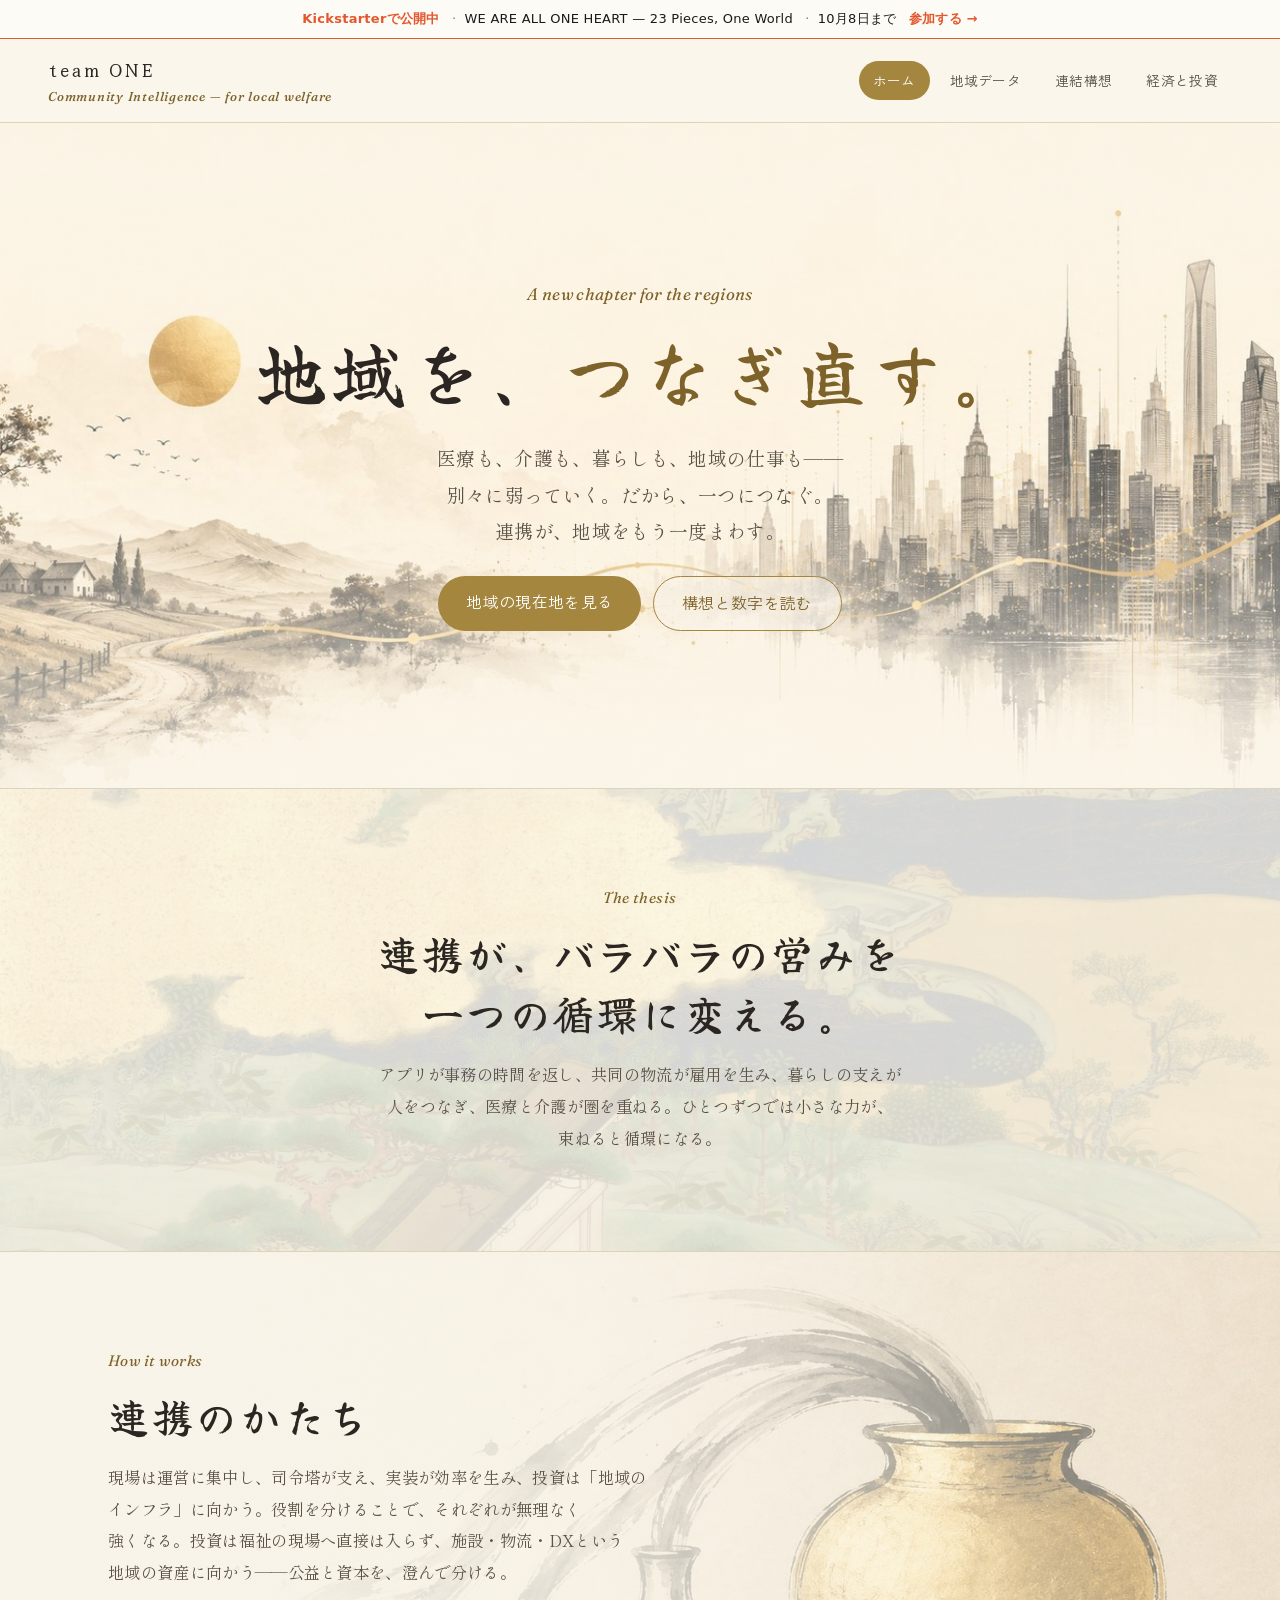
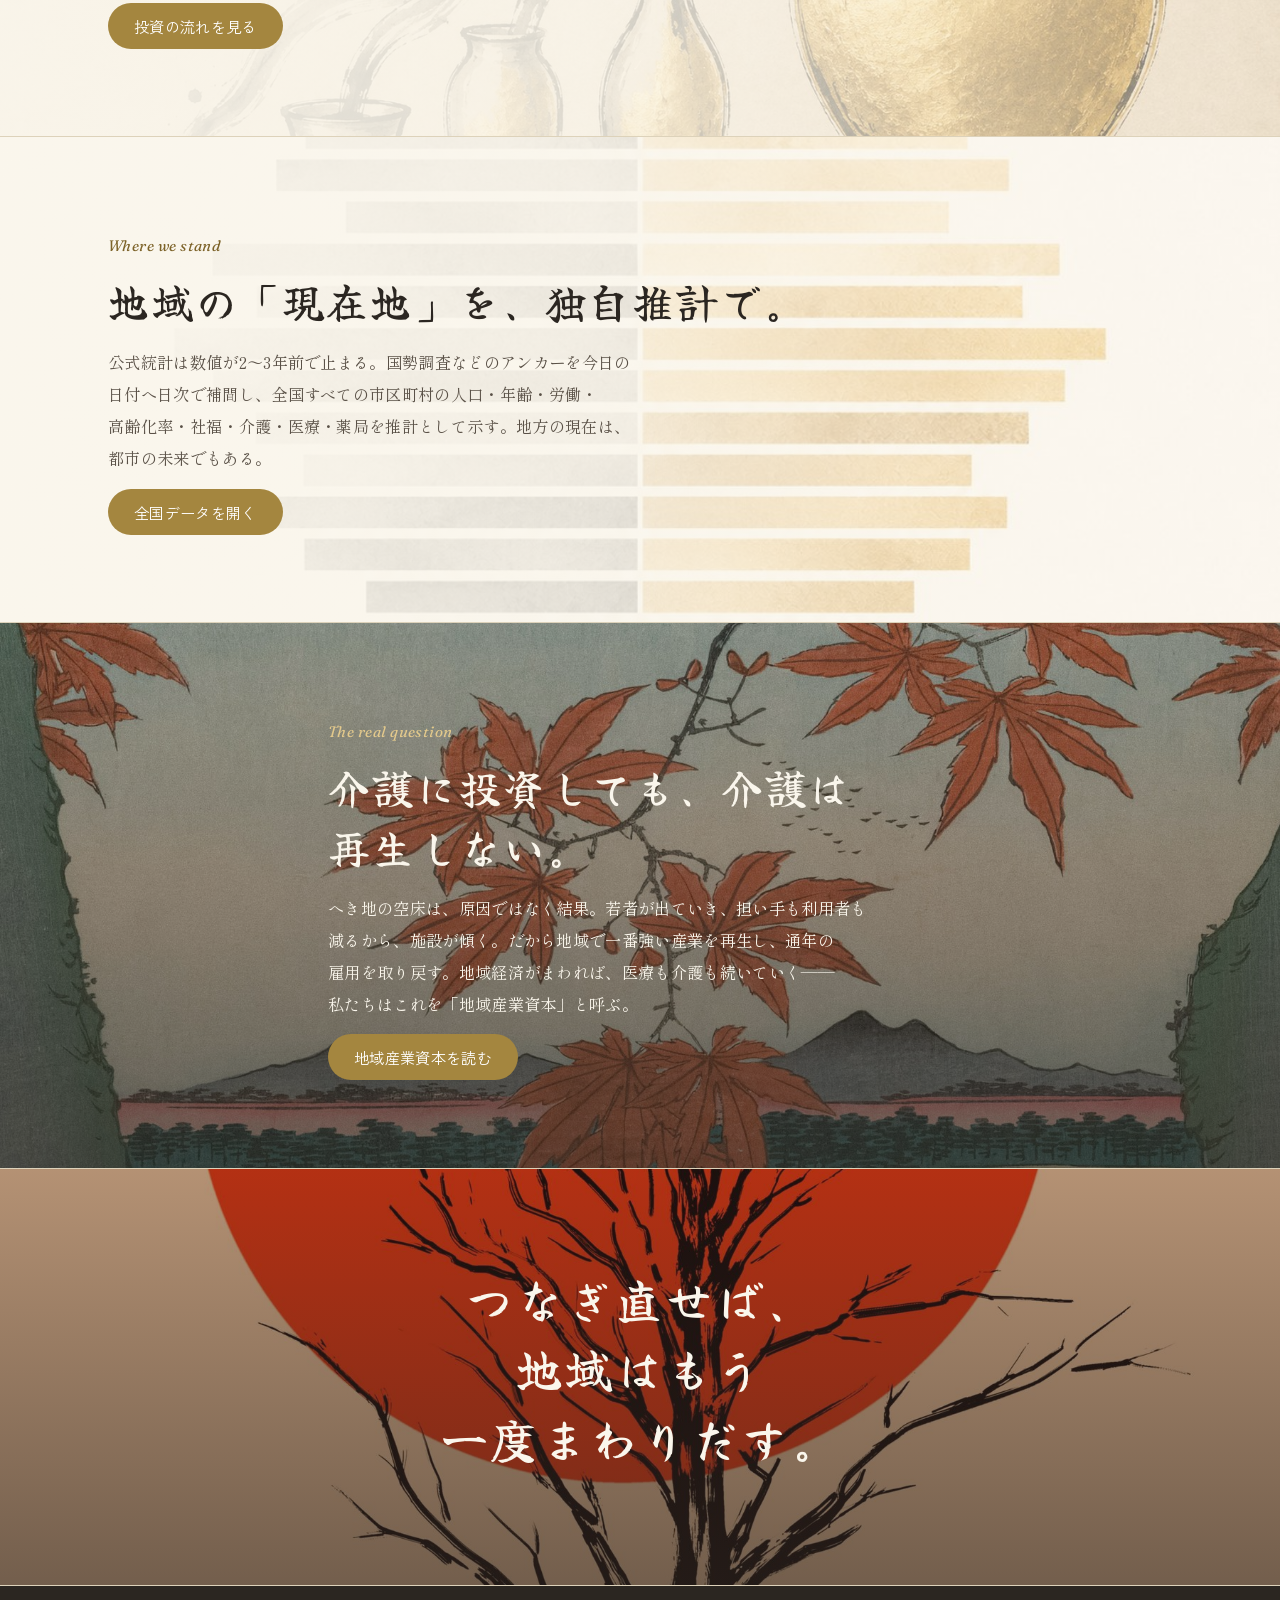
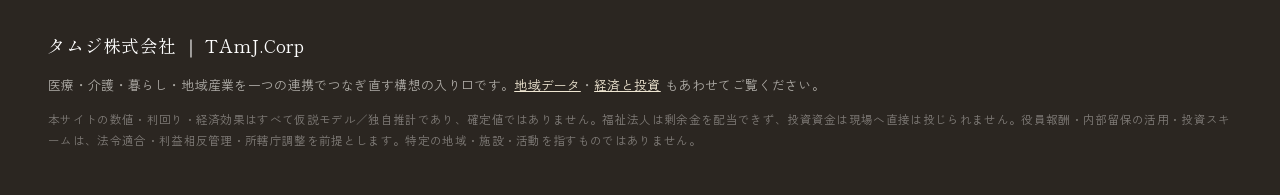
==== commit 8889a26d: "Carry the Kickstarter notice on the top page while the campaign runs" ====
--- a/index.html
+++ b/index.html
@@ -30,6 +30,14 @@
 </div>
 
 <!-- ===== header ===== -->
+<!-- ONE HEART Kickstarter 告知帯 -->
+<a href="https://www.kickstarter.com/projects/tamj/we-are-all-one-heart-23-pieces-one-world?ref=4k7z69" target="_blank" rel="noopener" style="display:block;background:#FDFBF5;border-bottom:1px solid #E4572E;color:#1a1a1a;text-decoration:none;font-family:system-ui,-apple-system,'Hiragino Kaku Gothic ProN','Noto Sans JP',sans-serif;font-size:13px;line-height:1.5;letter-spacing:.02em;padding:9px 16px;text-align:center;position:relative;z-index:9999">
+  <span style="color:#E4572E;font-weight:700">Kickstarterで公開中</span>
+  <span style="opacity:.55;margin:0 8px">·</span>WE ARE ALL ONE HEART — 23 Pieces, One World
+  <span style="opacity:.55;margin:0 8px">·</span>10月8日まで
+  <span style="color:#E4572E;font-weight:700;margin-left:8px">参加する &rarr;</span>
+</a>
+
 <header class="site">
   <div class="bar">
     <a class="brand" href="index.html" style="text-decoration:none;color:inherit">team ONE<span class="en">Community Intelligence — for local welfare</span></a>
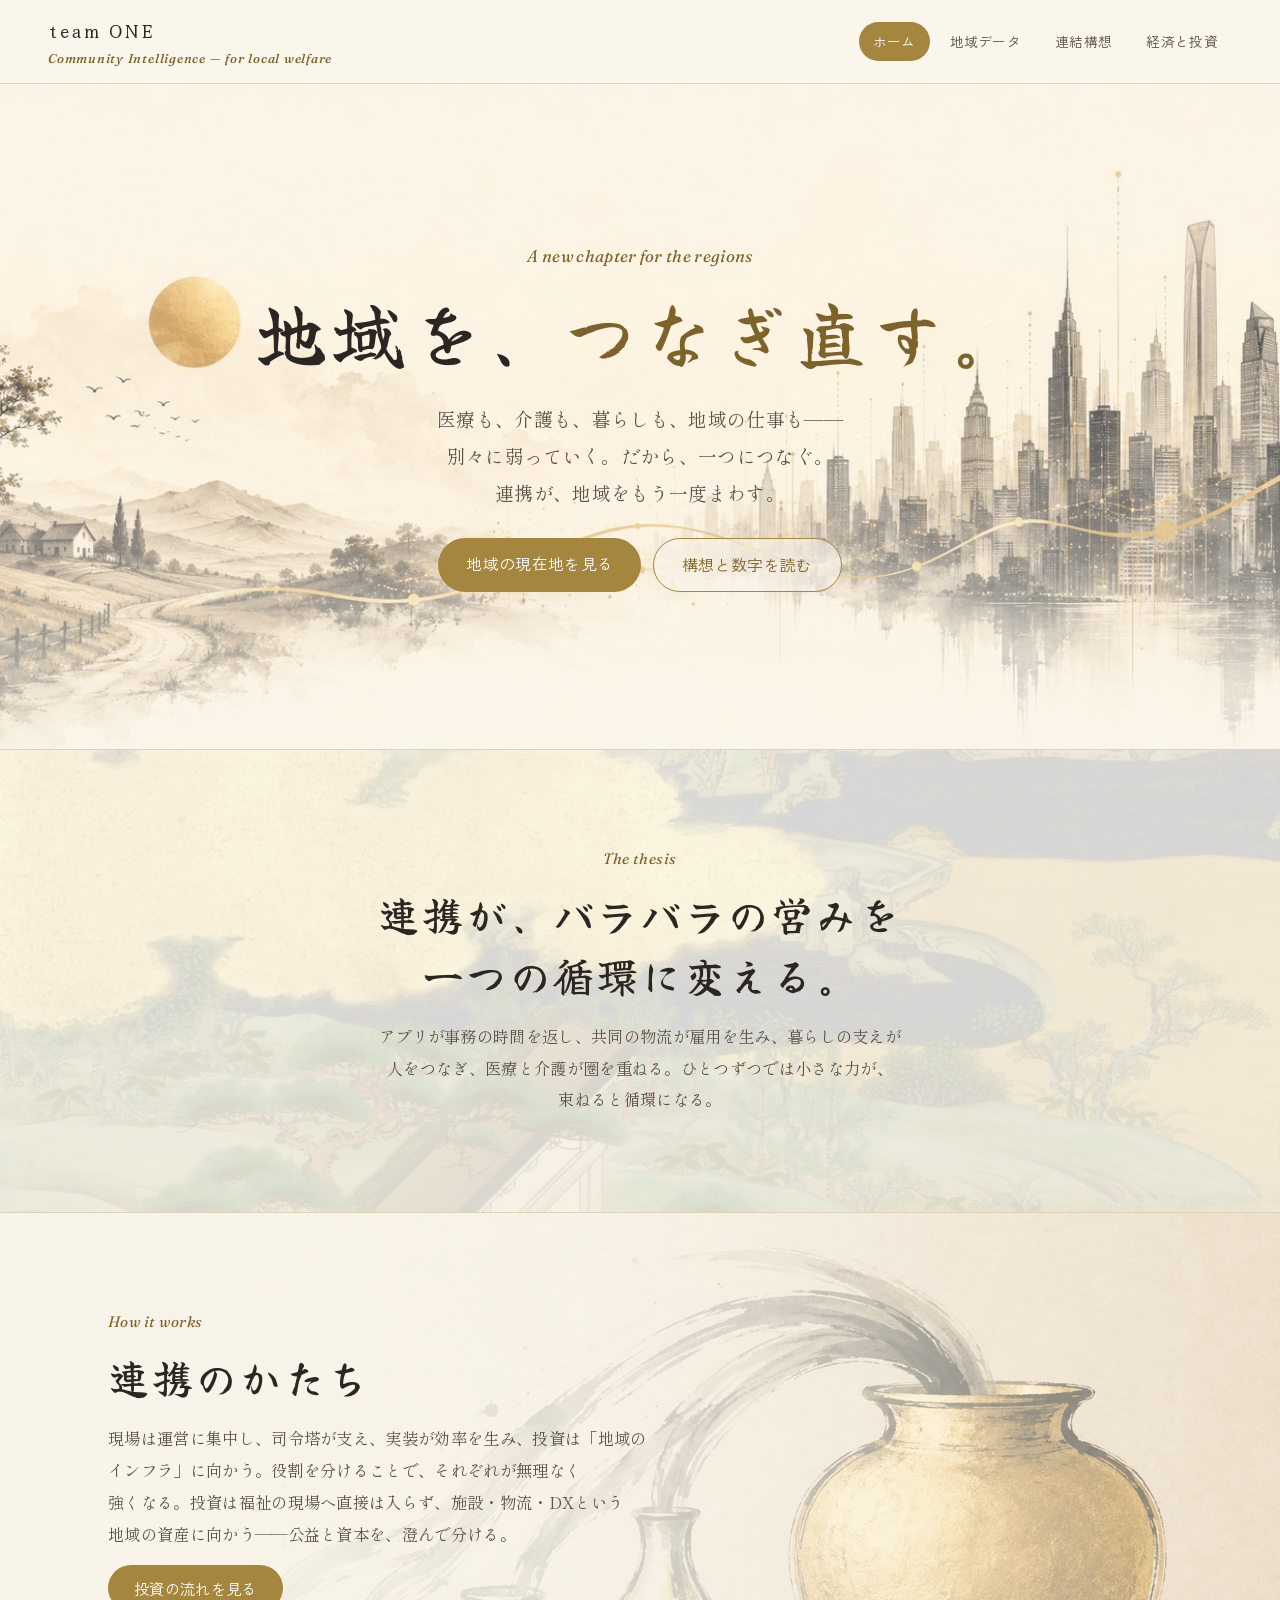
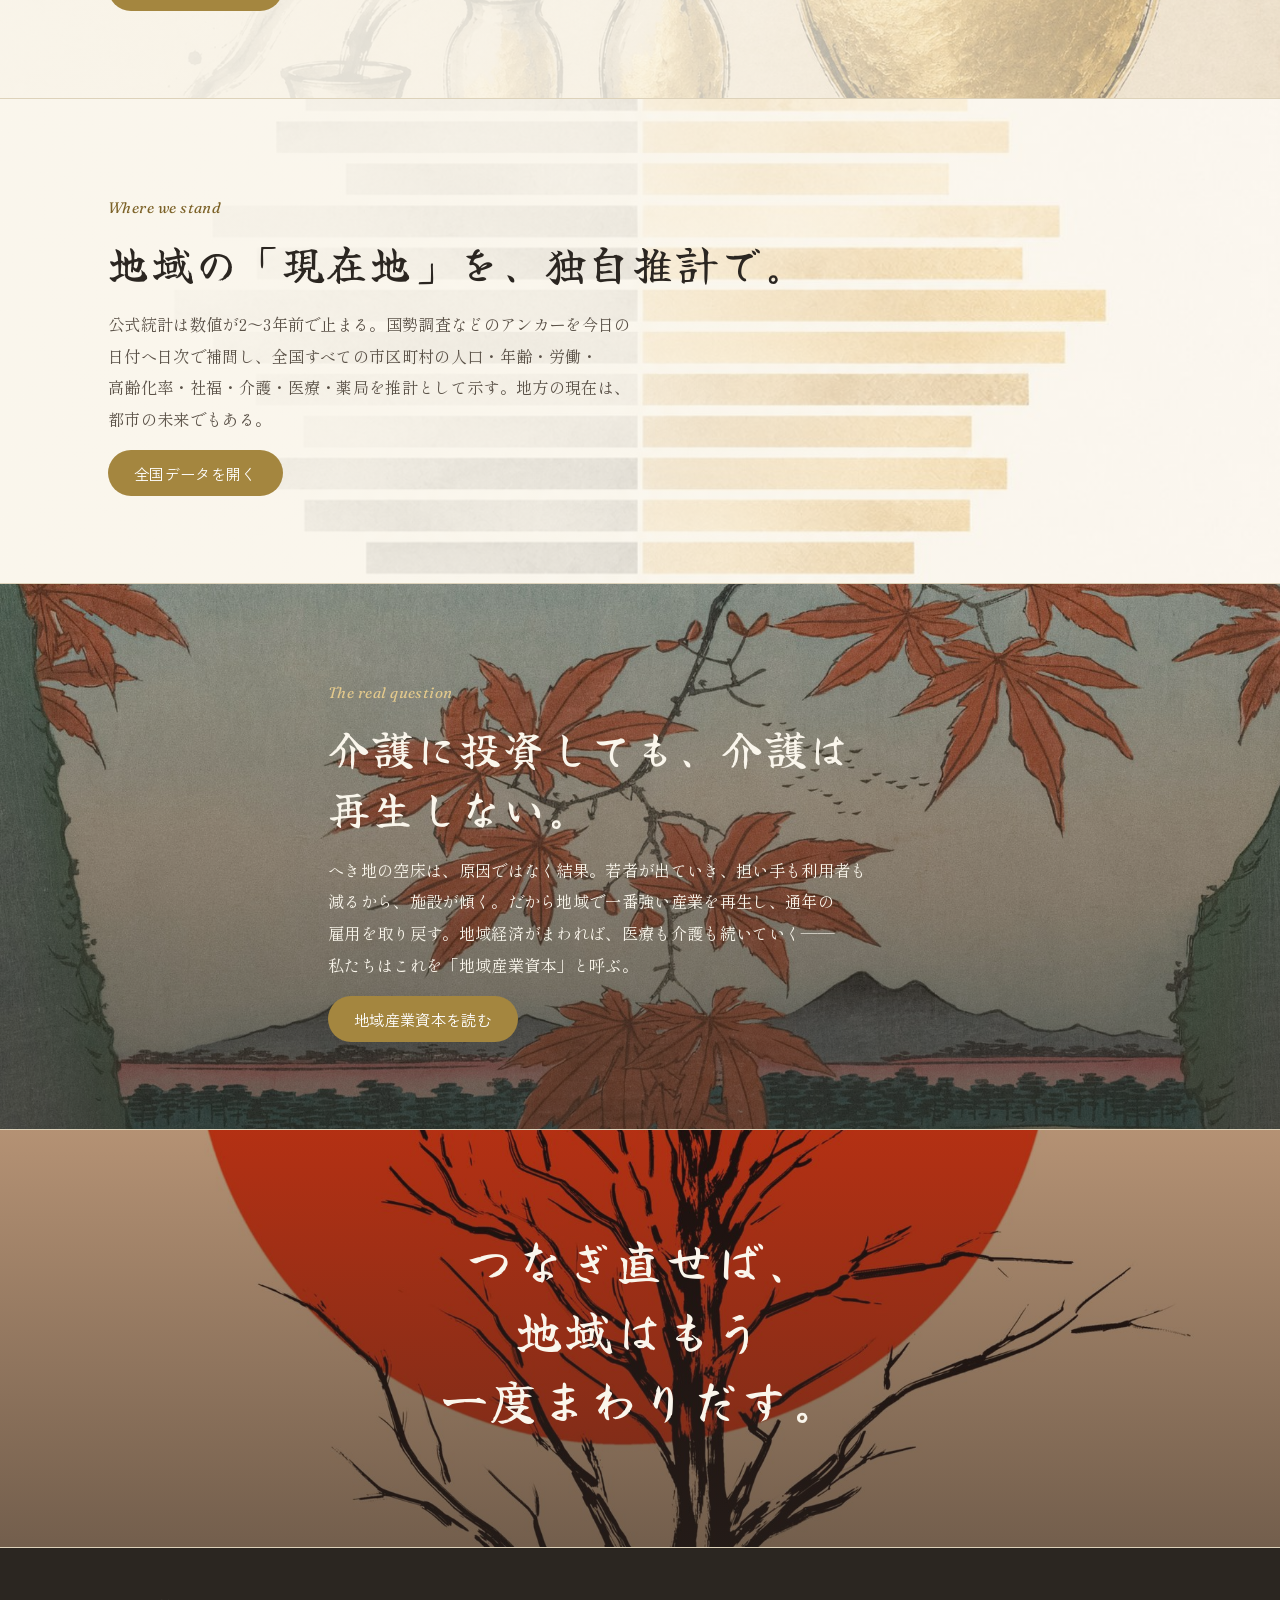
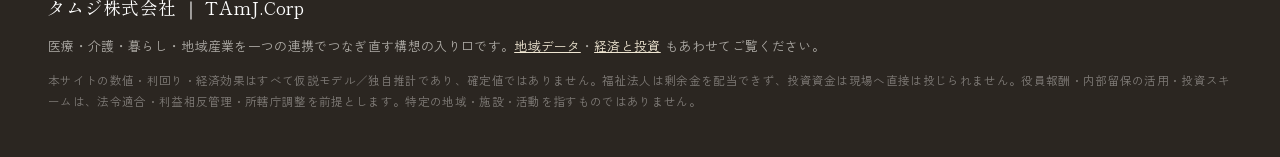
==== commit 4bea2d13: "Kickstarter の告知帯を削除（コーポレートTOPとONE HEARTのみに掲載）" ====
--- a/index.html
+++ b/index.html
@@ -30,13 +30,6 @@
 </div>
 
 <!-- ===== header ===== -->
-<!-- ONE HEART Kickstarter 告知帯 -->
-<a href="https://www.kickstarter.com/projects/tamj/we-are-all-one-heart-23-pieces-one-world?ref=4k7z69" target="_blank" rel="noopener" style="display:block;background:#FDFBF5;border-bottom:1px solid #E4572E;color:#1a1a1a;text-decoration:none;font-family:system-ui,-apple-system,'Hiragino Kaku Gothic ProN','Noto Sans JP',sans-serif;font-size:13px;line-height:1.5;letter-spacing:.02em;padding:9px 16px;text-align:center;position:relative;z-index:9999">
-  <span style="color:#E4572E;font-weight:700">Kickstarterで公開中</span>
-  <span style="opacity:.55;margin:0 8px">·</span>WE ARE ALL ONE HEART — 23 Pieces, One World
-  <span style="opacity:.55;margin:0 8px">·</span>10月8日まで
-  <span style="color:#E4572E;font-weight:700;margin-left:8px">参加する &rarr;</span>
-</a>
 
 <header class="site">
   <div class="bar">
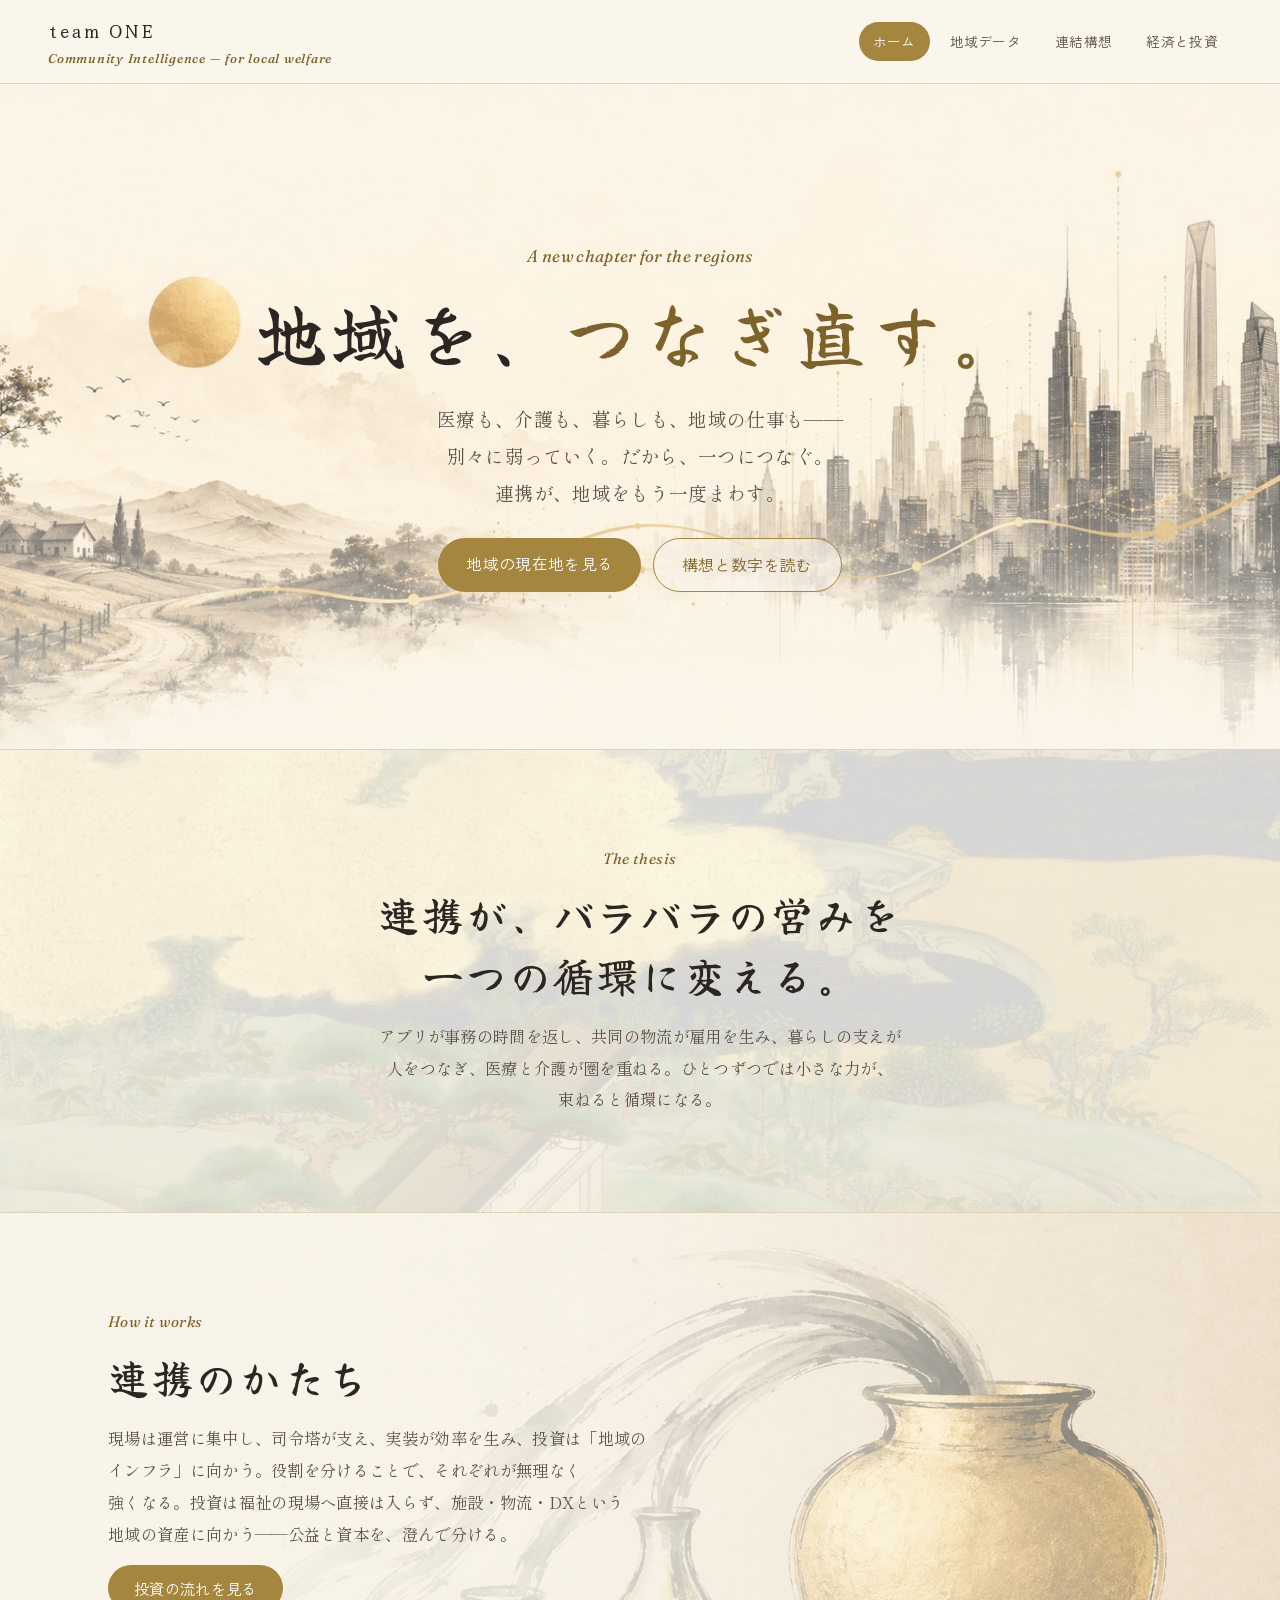
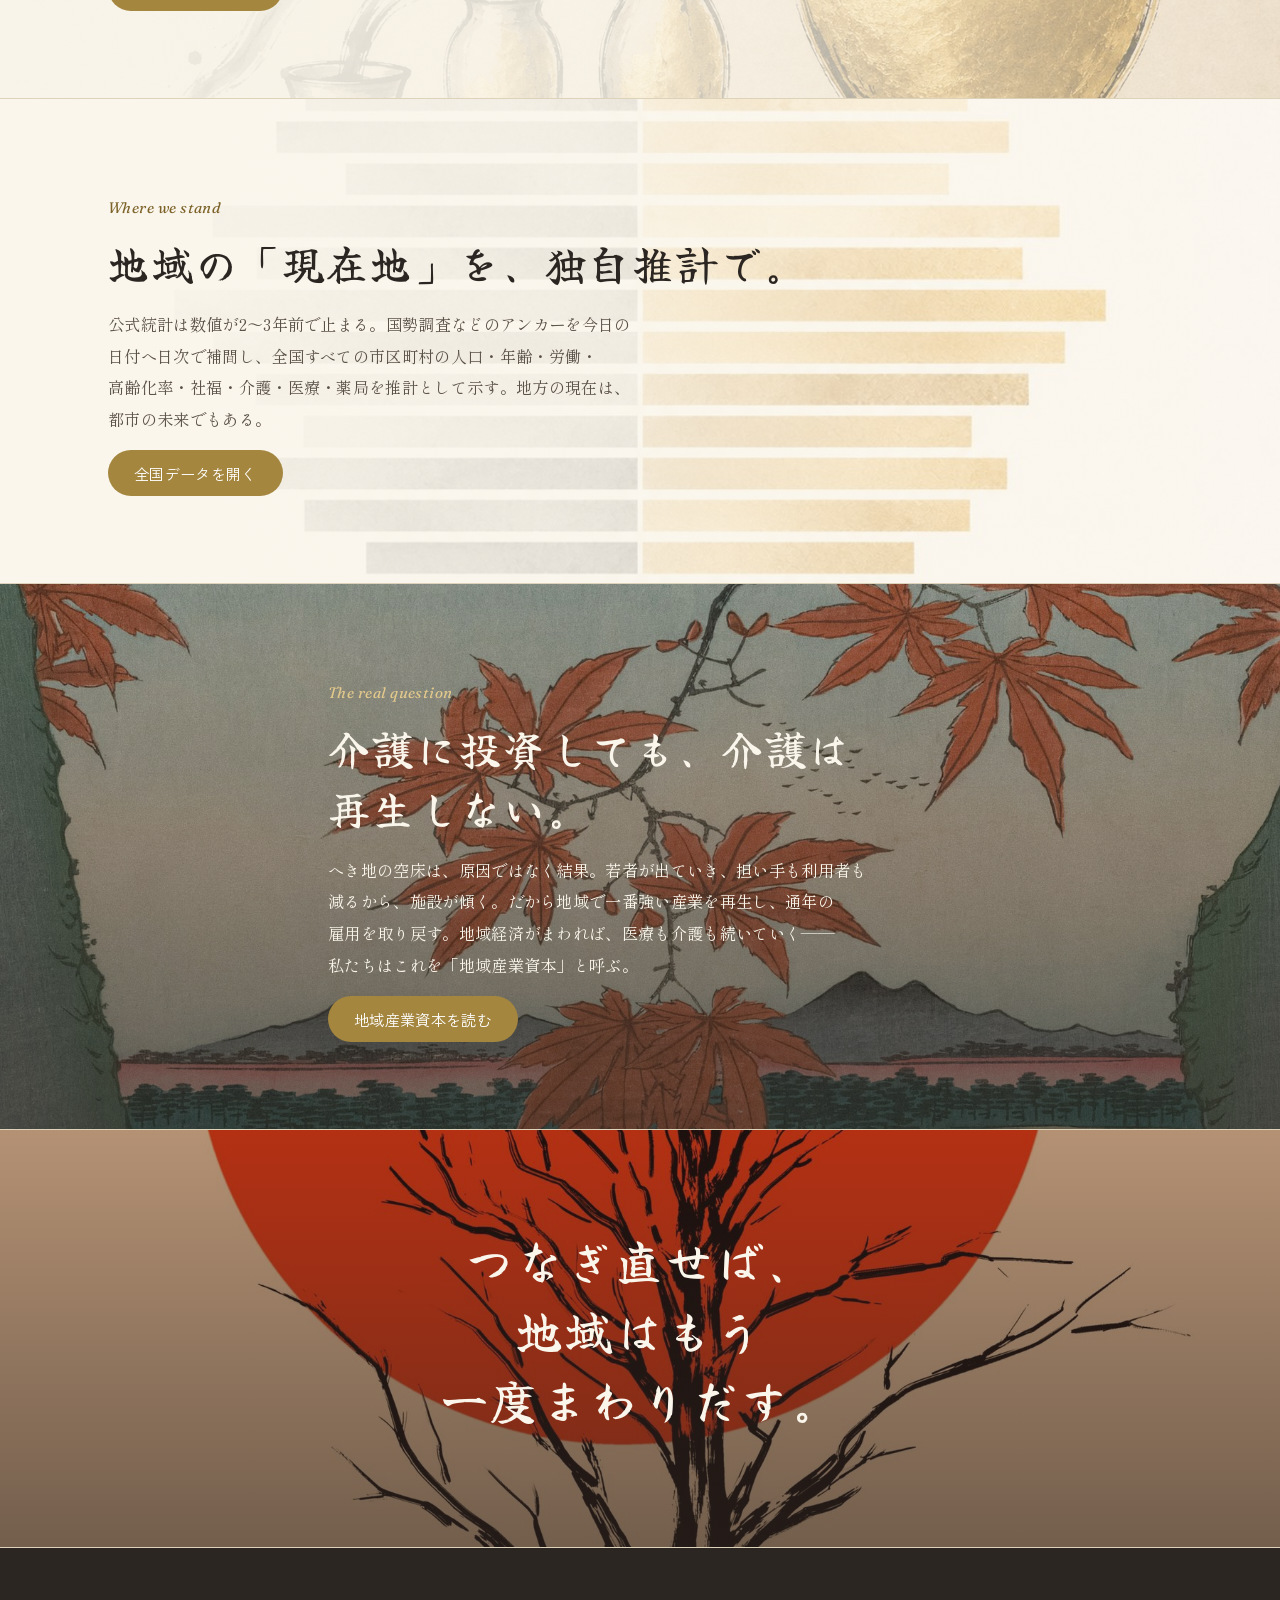
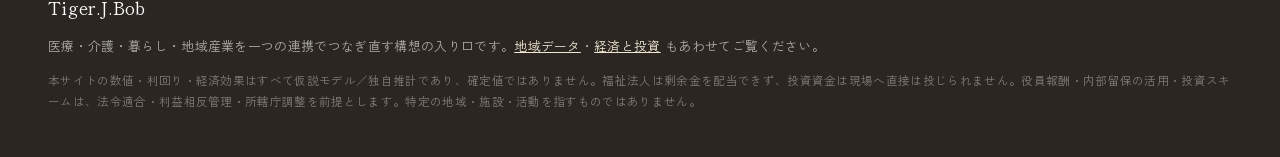
==== commit b402551e: "運営者表記をタムジ株式会社から Tiger.J.Bob に変更 Co-Authored-By: Claude Opus 5.5 <noreply@anthropic.com> Claude-Sessi" ====
--- a/index.html
+++ b/index.html
@@ -115,7 +115,7 @@
 </section>
 
 <footer class="site2">
-  <div class="brand"><a href="https://tamjump.com/" target="_blank" rel="noopener" style="color:inherit;text-decoration:none">タムジ株式会社 ｜ TAmJ.Corp</a></div>
+  <div class="brand">Tiger.J.Bob</div>
   <div>医療・介護・暮らし・地域産業を一つの連携でつなぎ直す構想の入り口です。<a href="data.html">地域データ</a>・<a href="impact.html">経済と投資</a> もあわせてご覧ください。</div>
   <div class="src">本サイトの数値・利回り・経済効果はすべて仮説モデル／独自推計であり、確定値ではありません。福祉法人は剰余金を配当できず、投資資金は現場へ直接は投じられません。役員報酬・内部留保の活用・投資スキームは、法令適合・利益相反管理・所轄庁調整を前提とします。特定の地域・施設・活動を指すものではありません。</div>
 </footer>
--- a/css/app.css
+++ b/css/app.css
@@ -1,5 +1,5 @@
 /* ============================================================
-   app.css — TAmJ 地域インテリジェンス
+   app.css — team ONE 地域インテリジェンス
    白背景 / gold #a4863f / Fraunces + Zen Old Mincho + Zen Kaku Gothic
    ============================================================ */
 :root{
